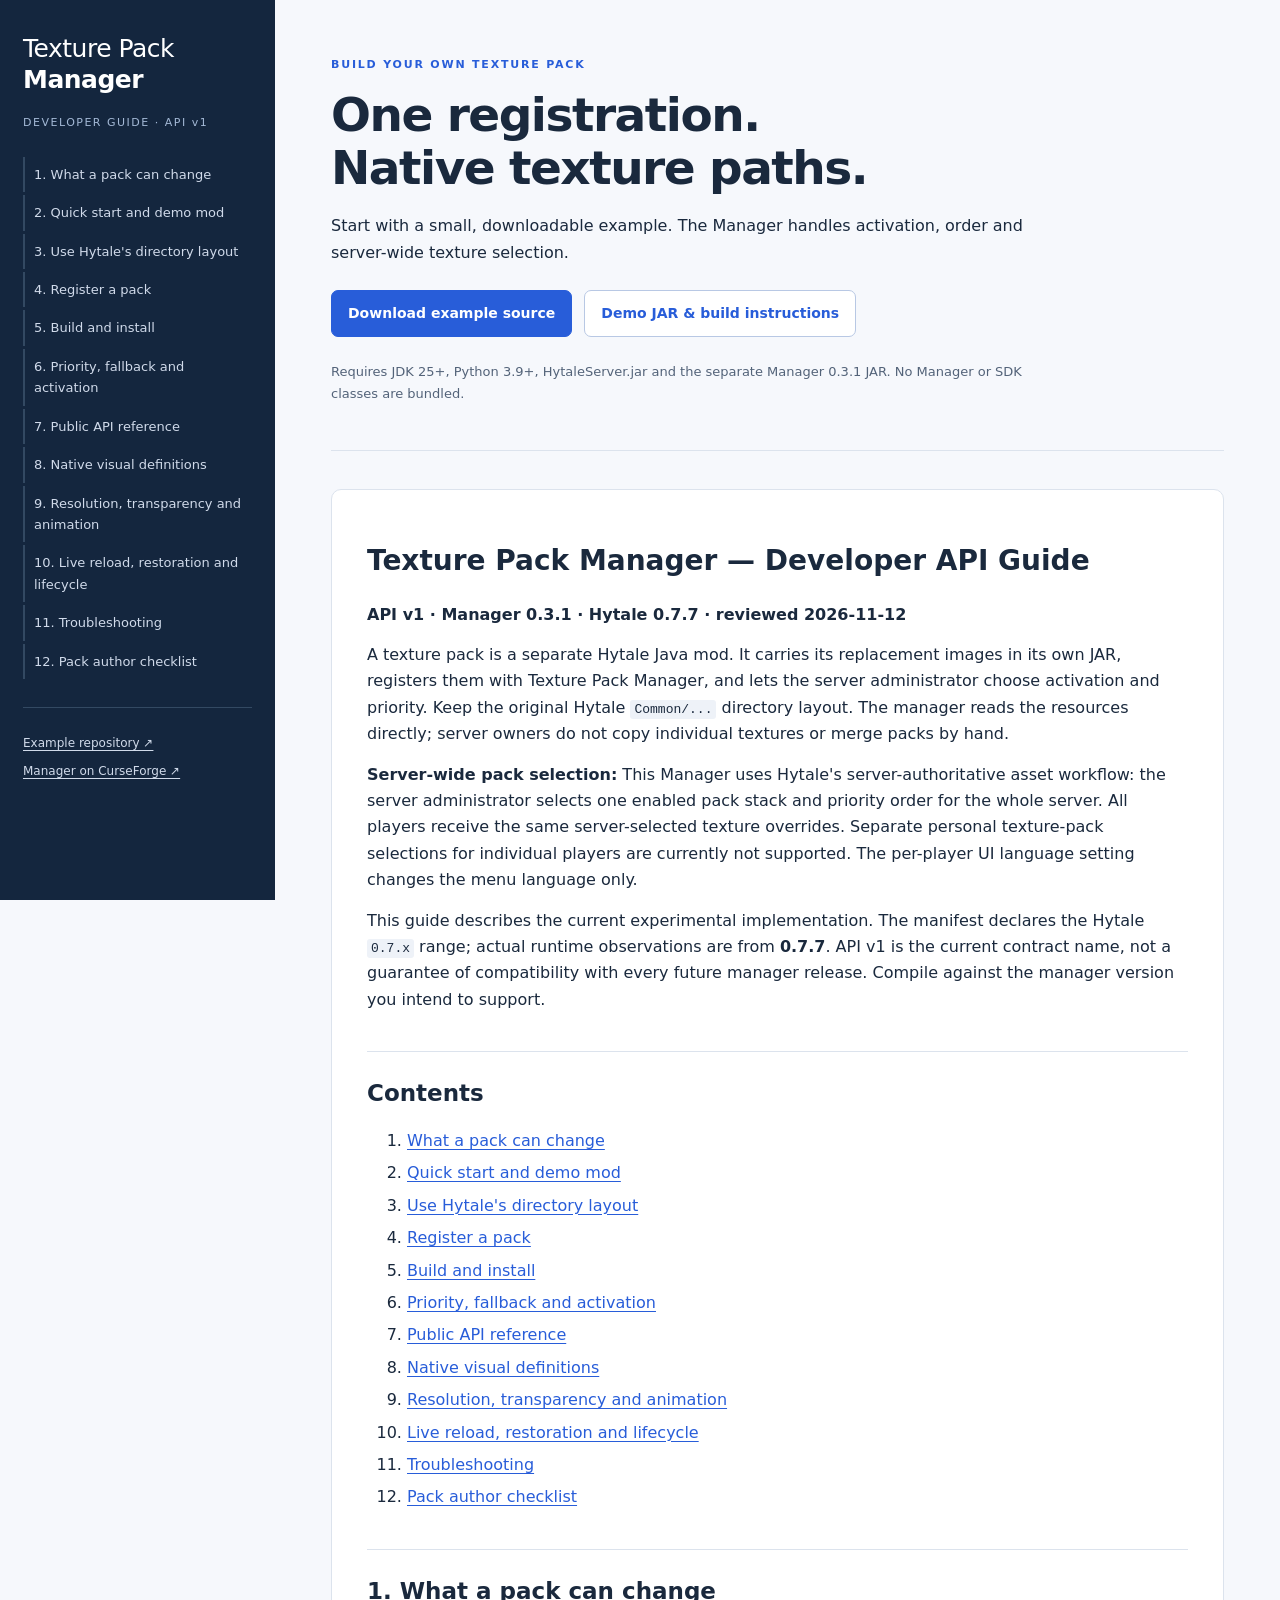
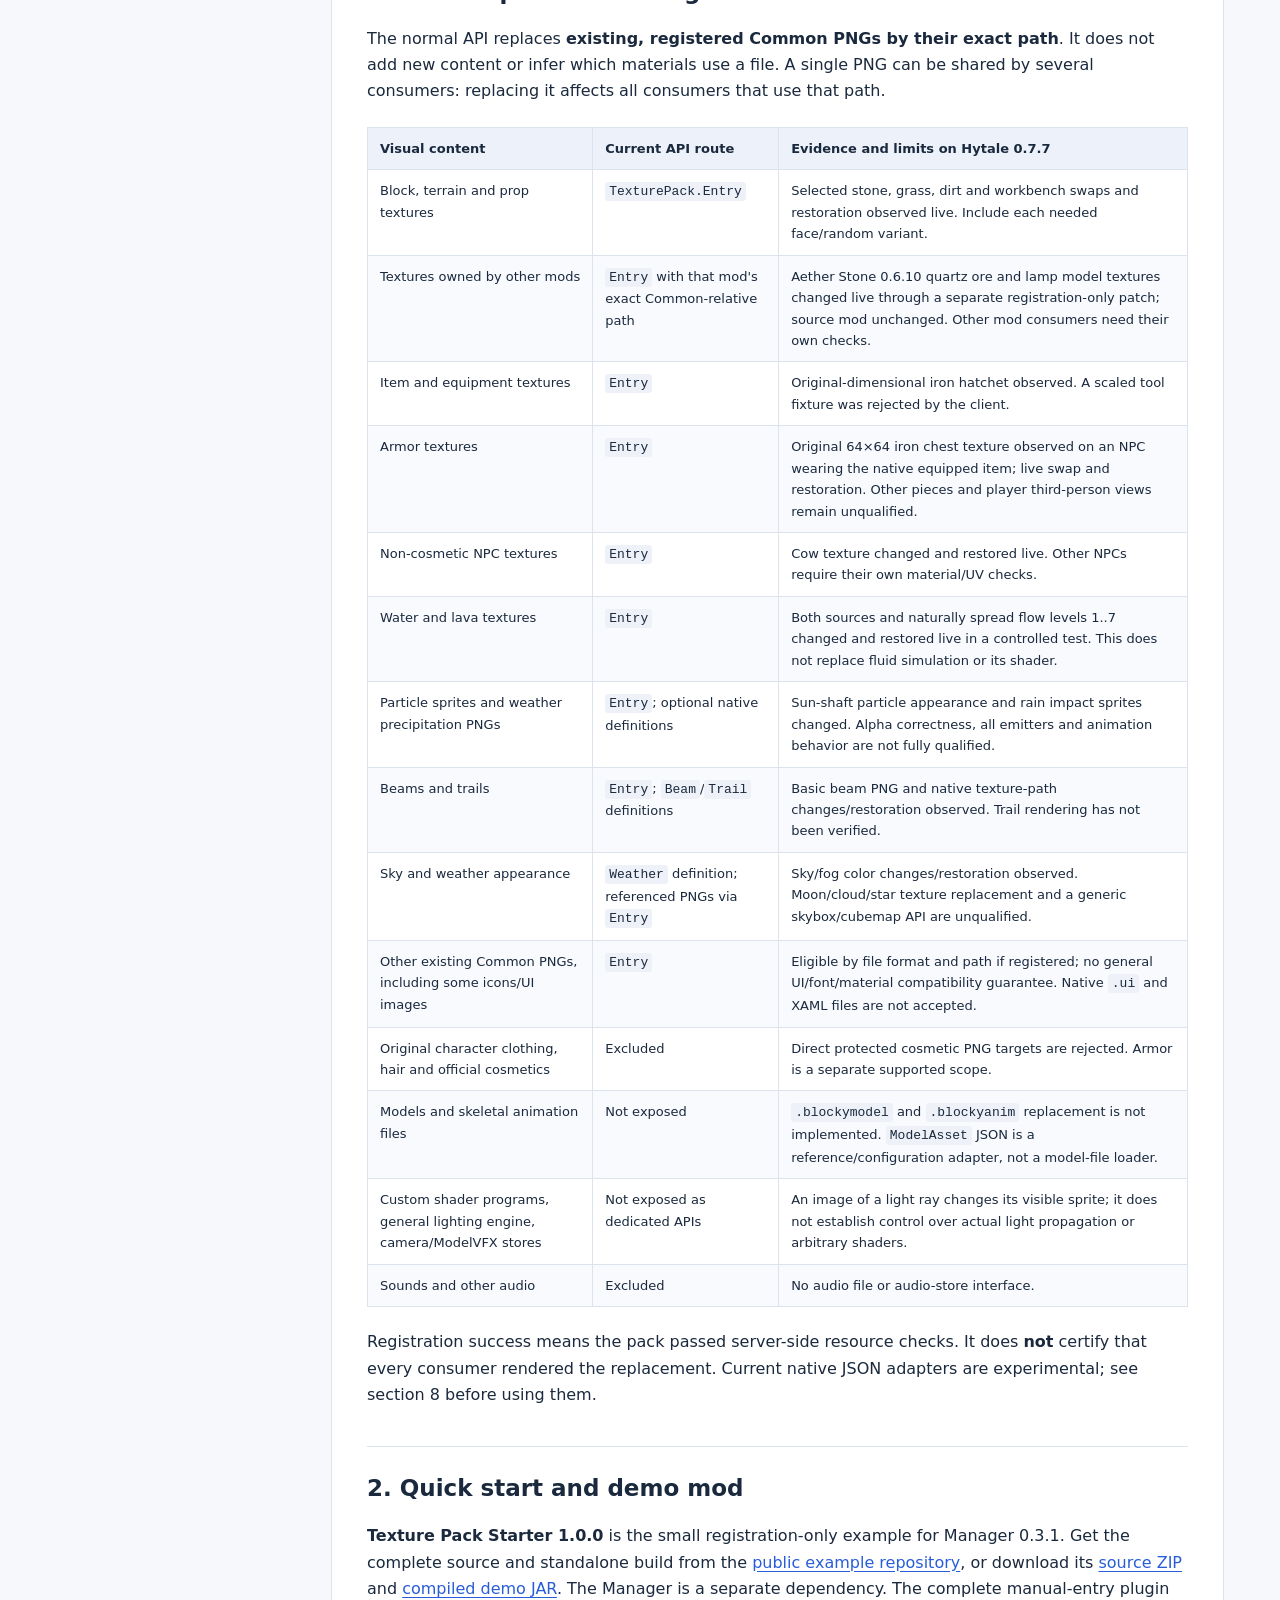
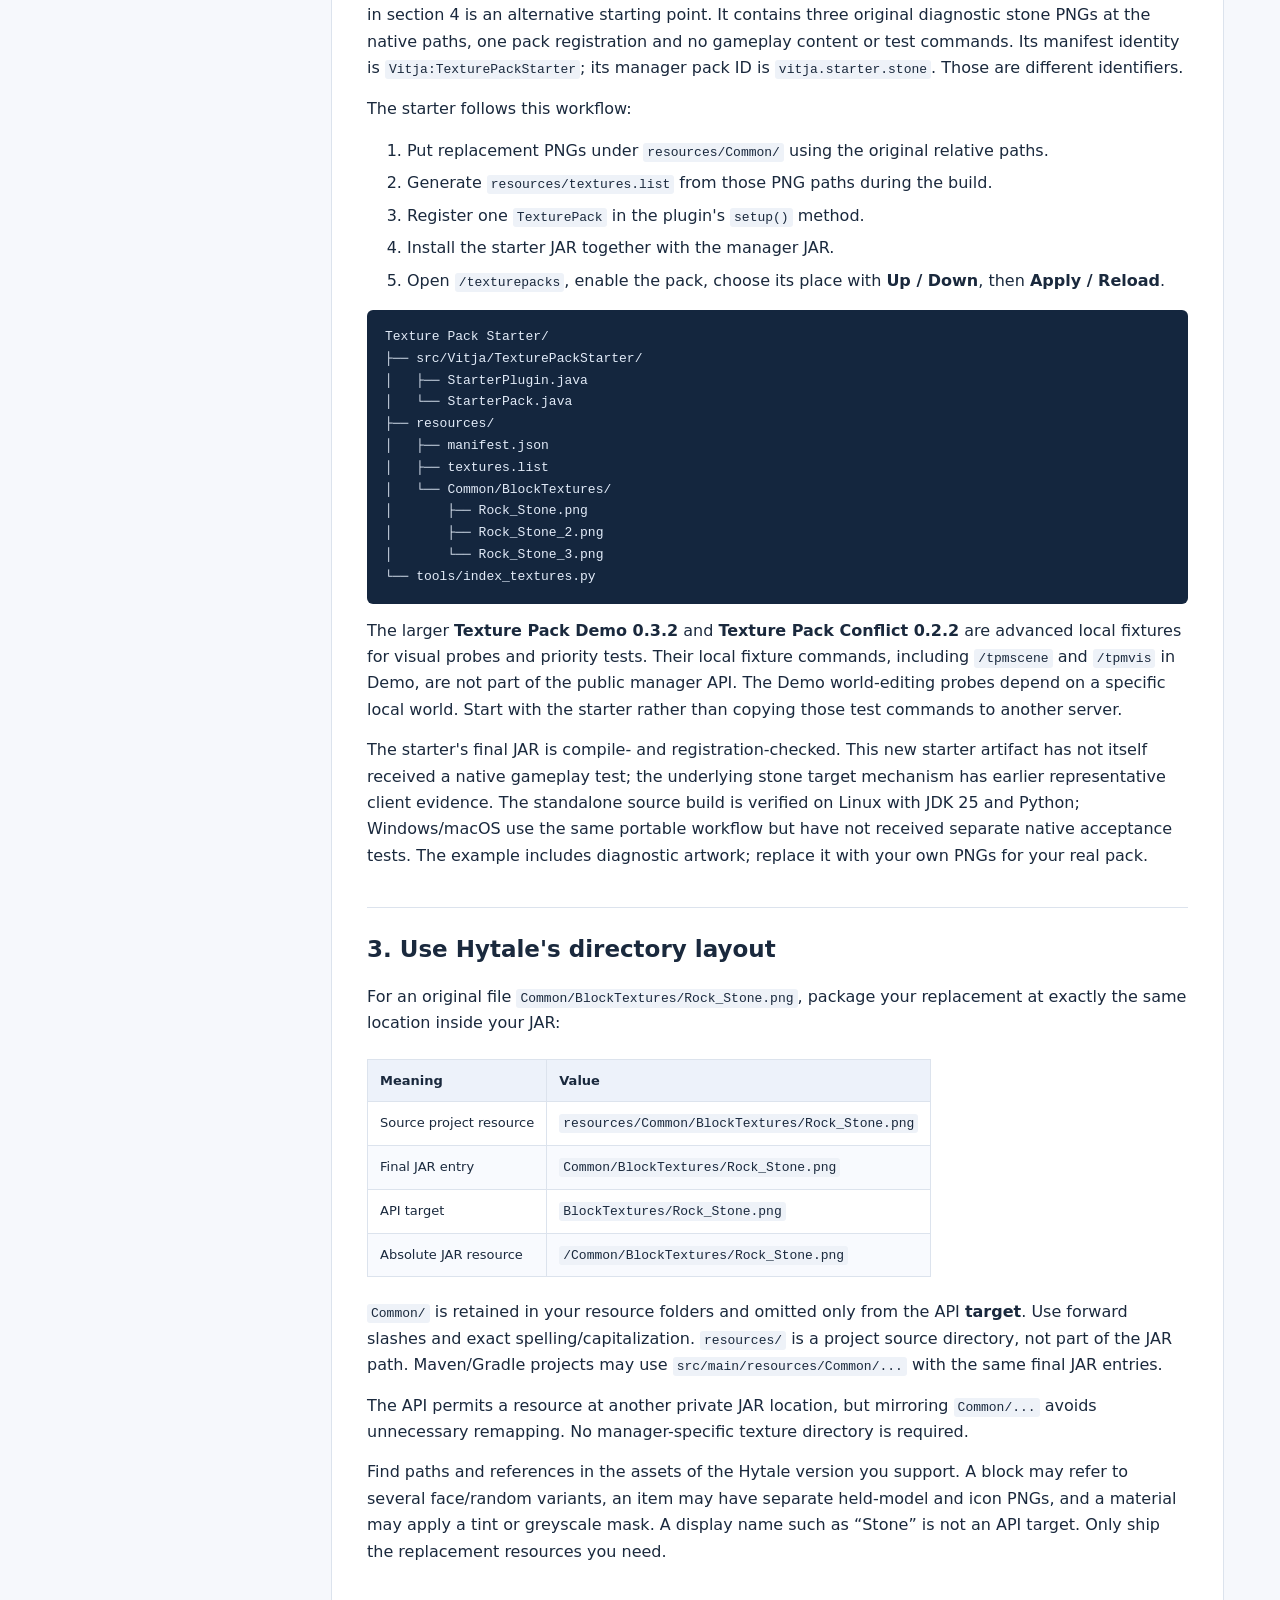
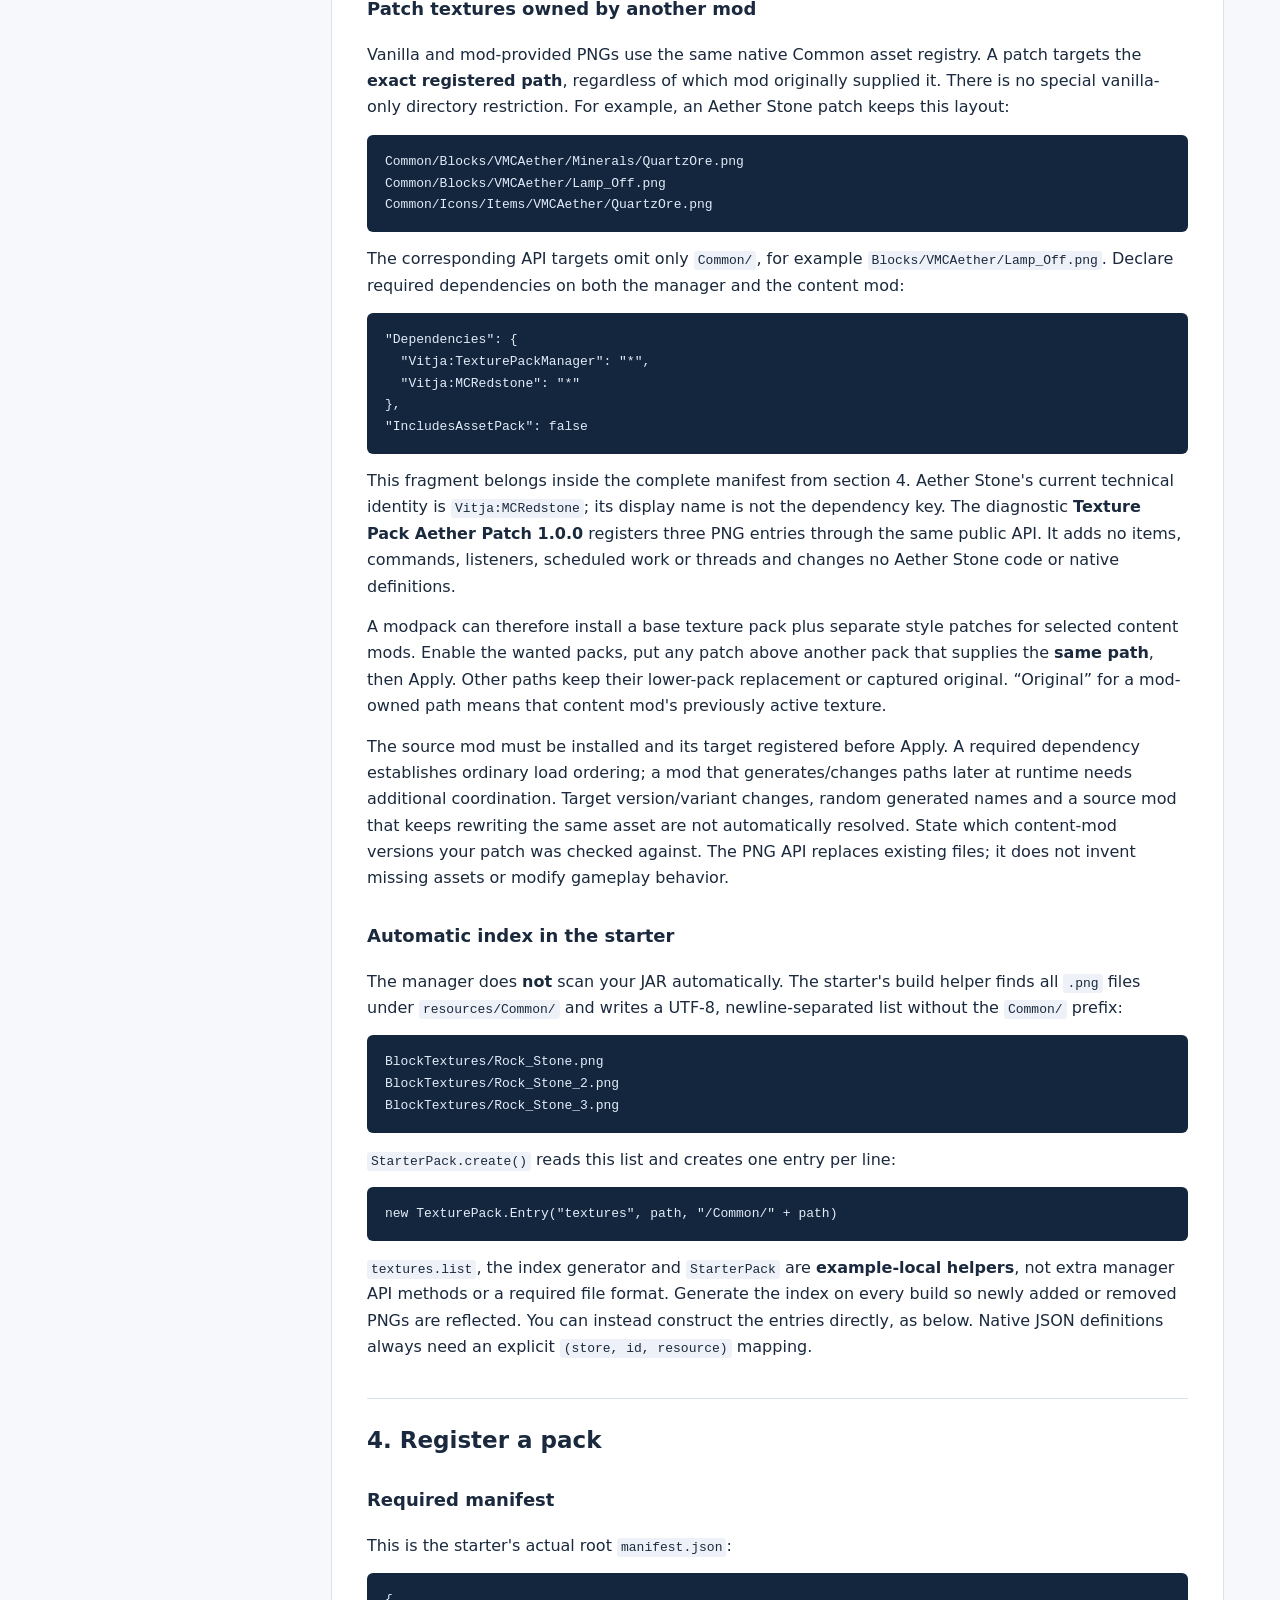
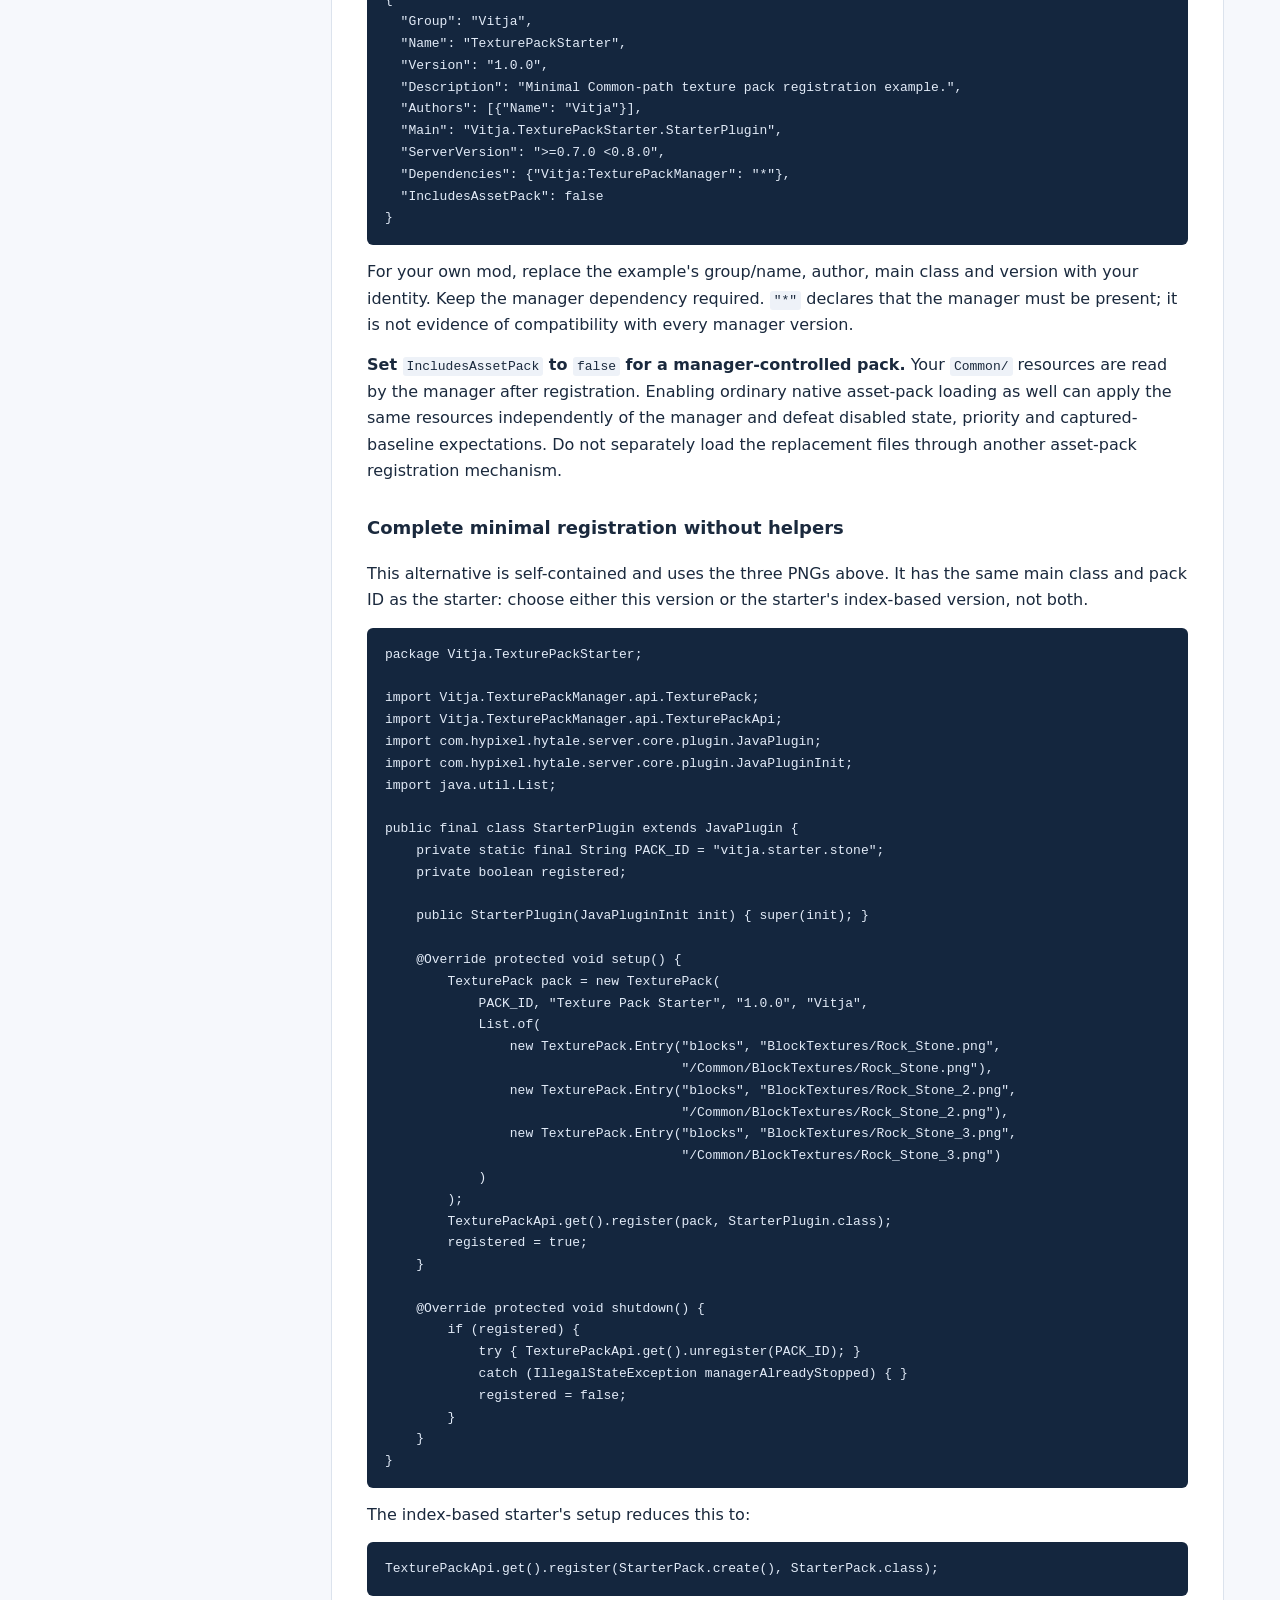
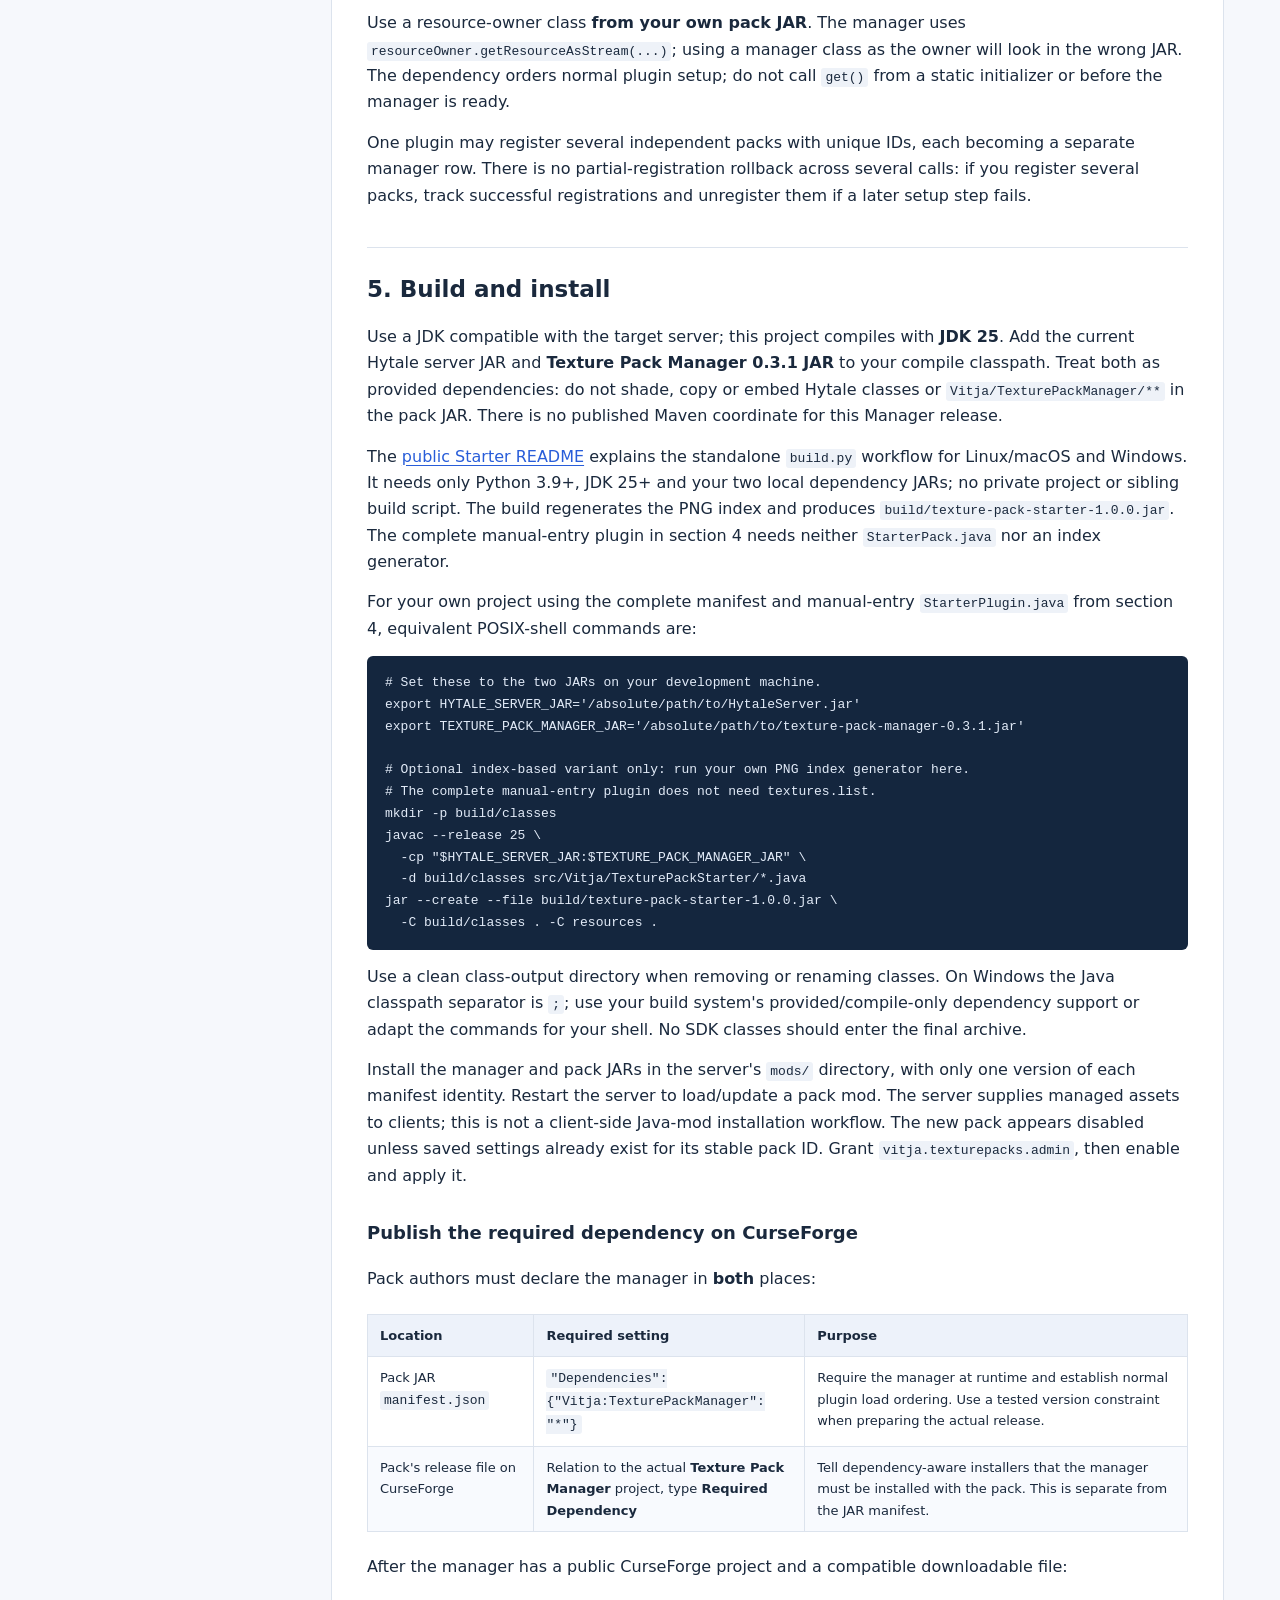
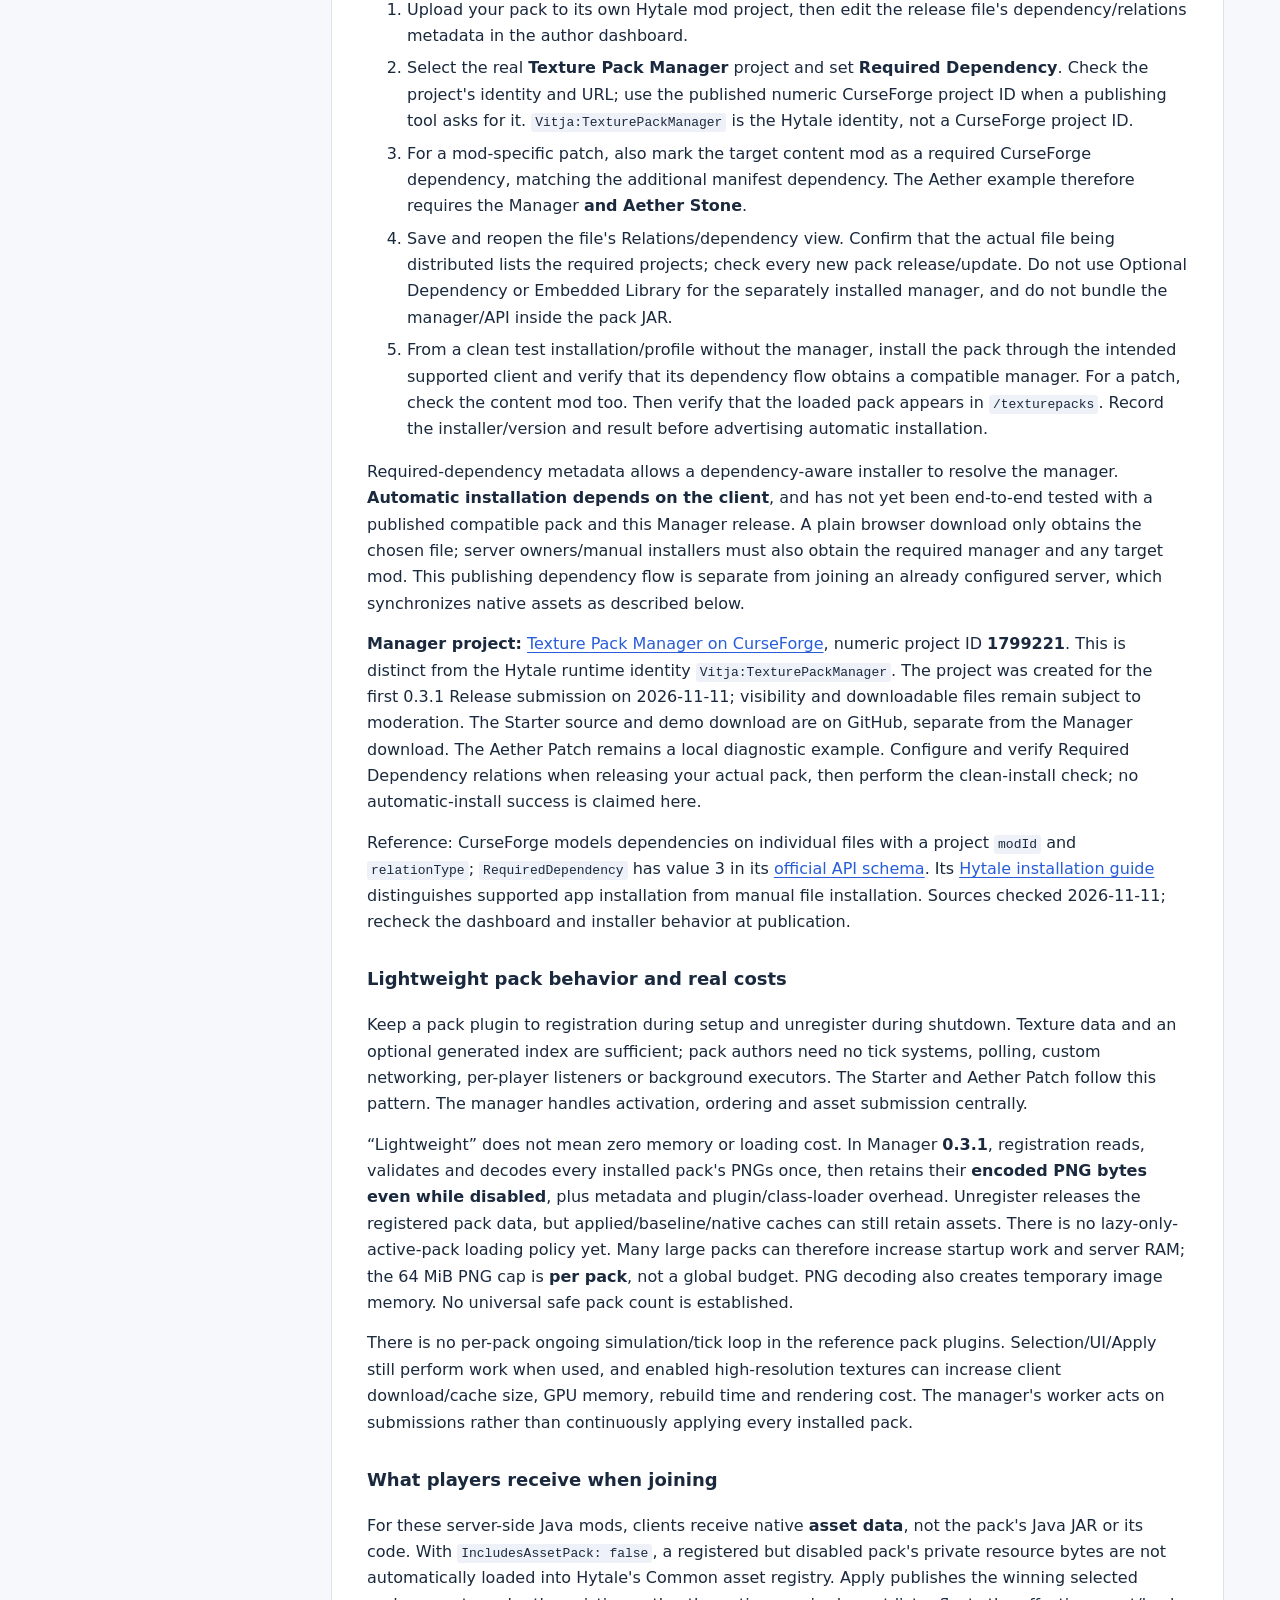
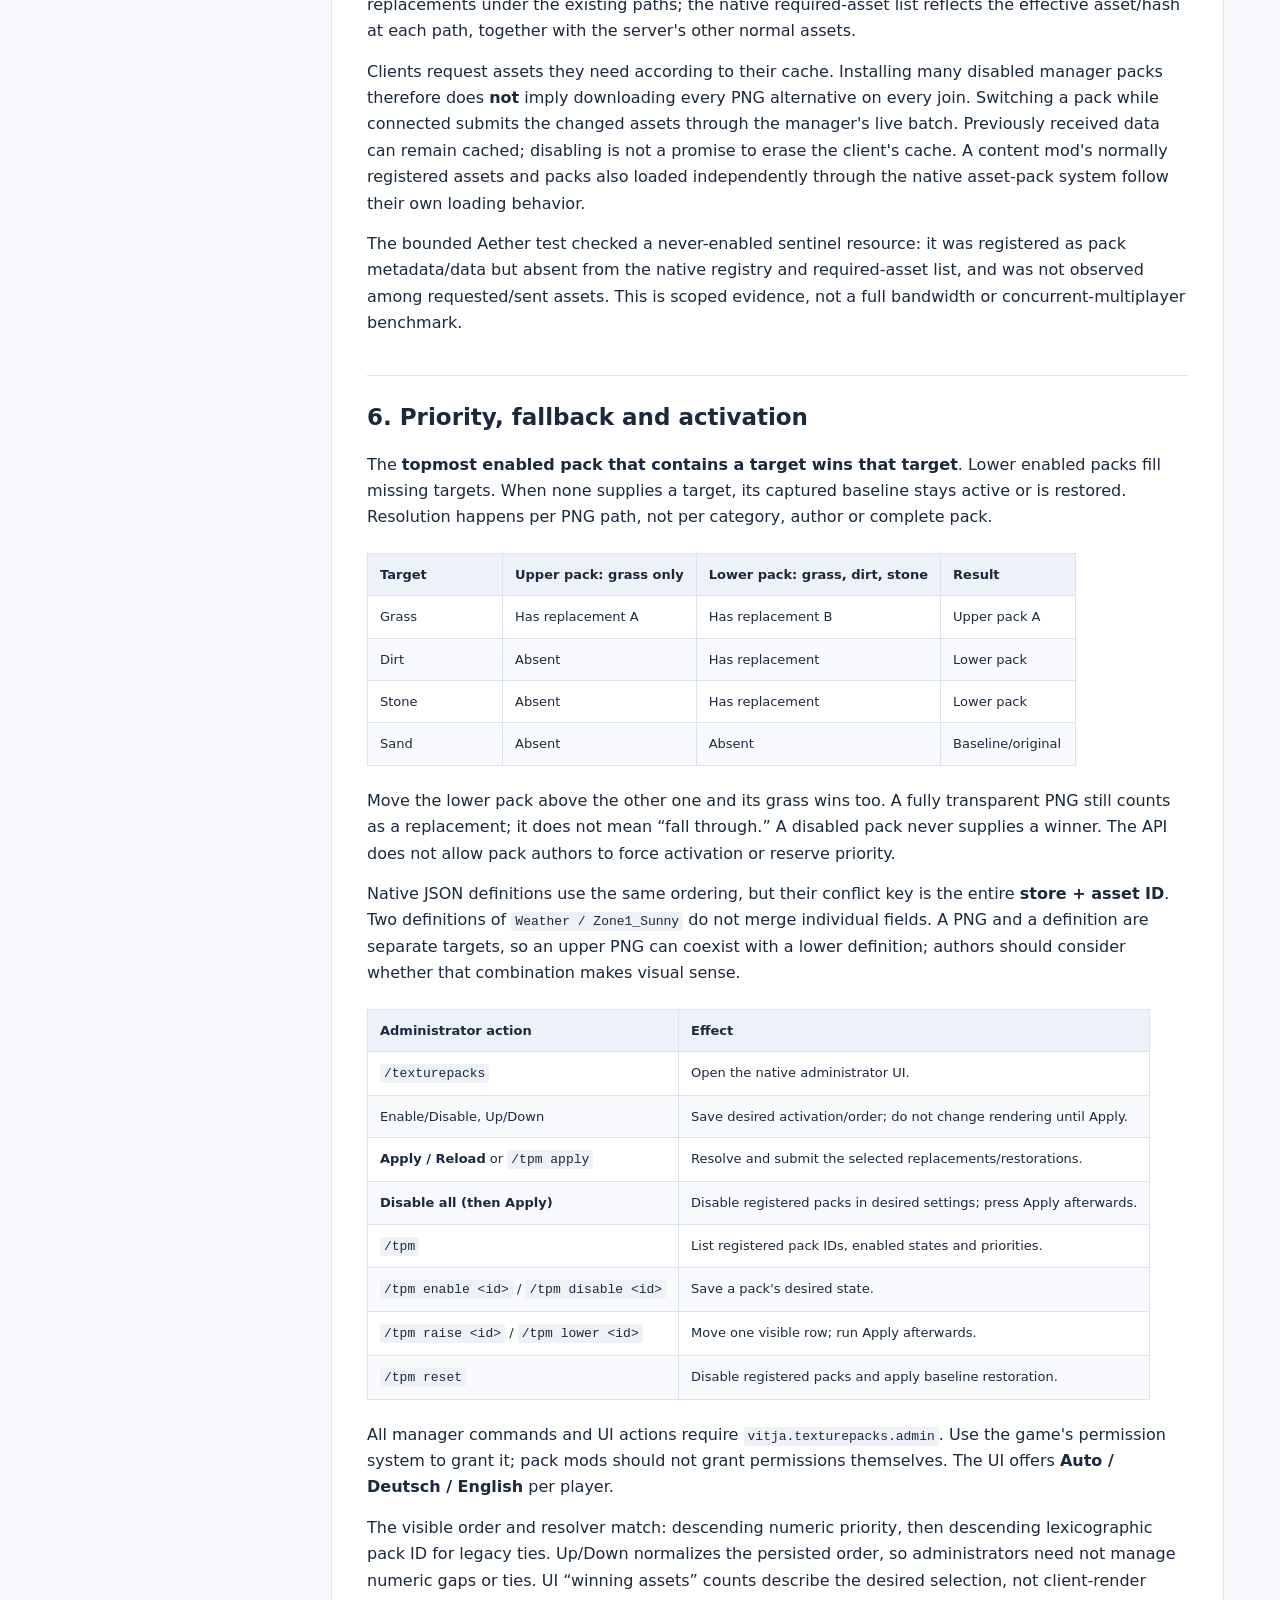
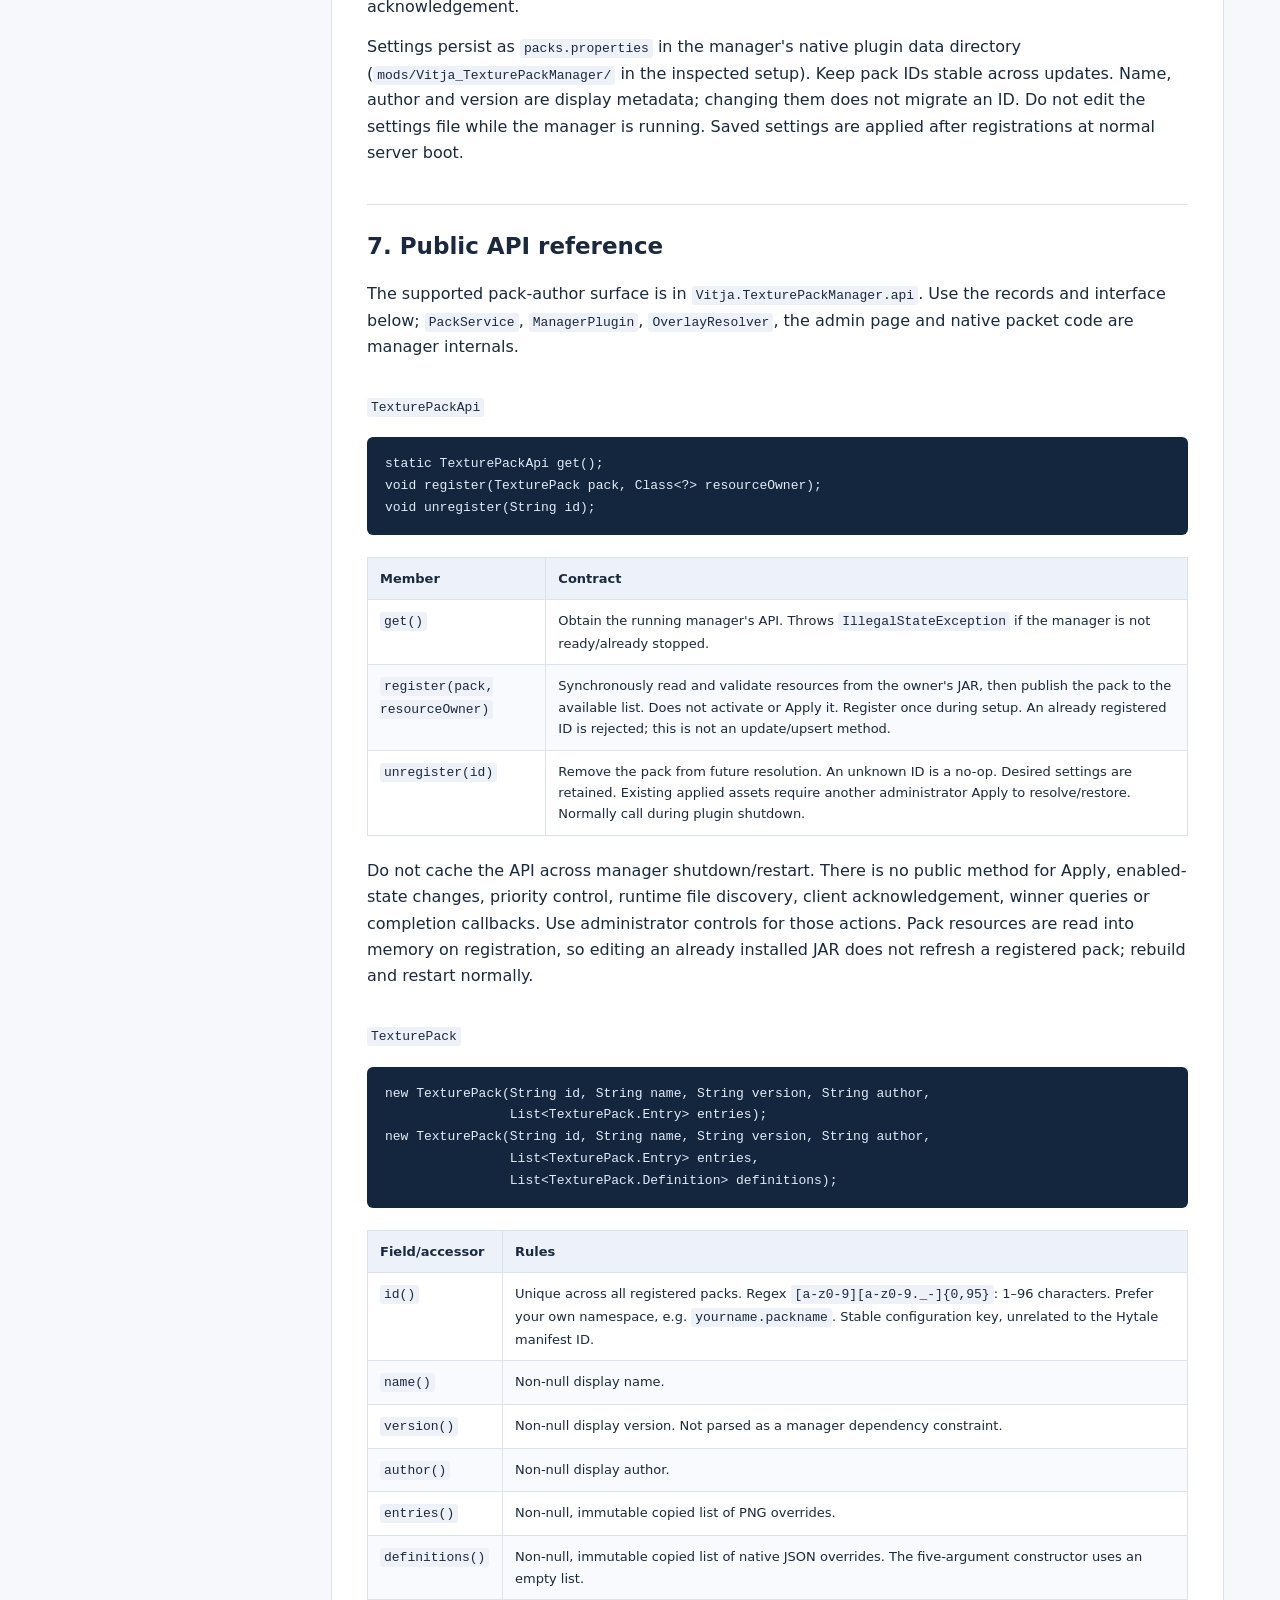
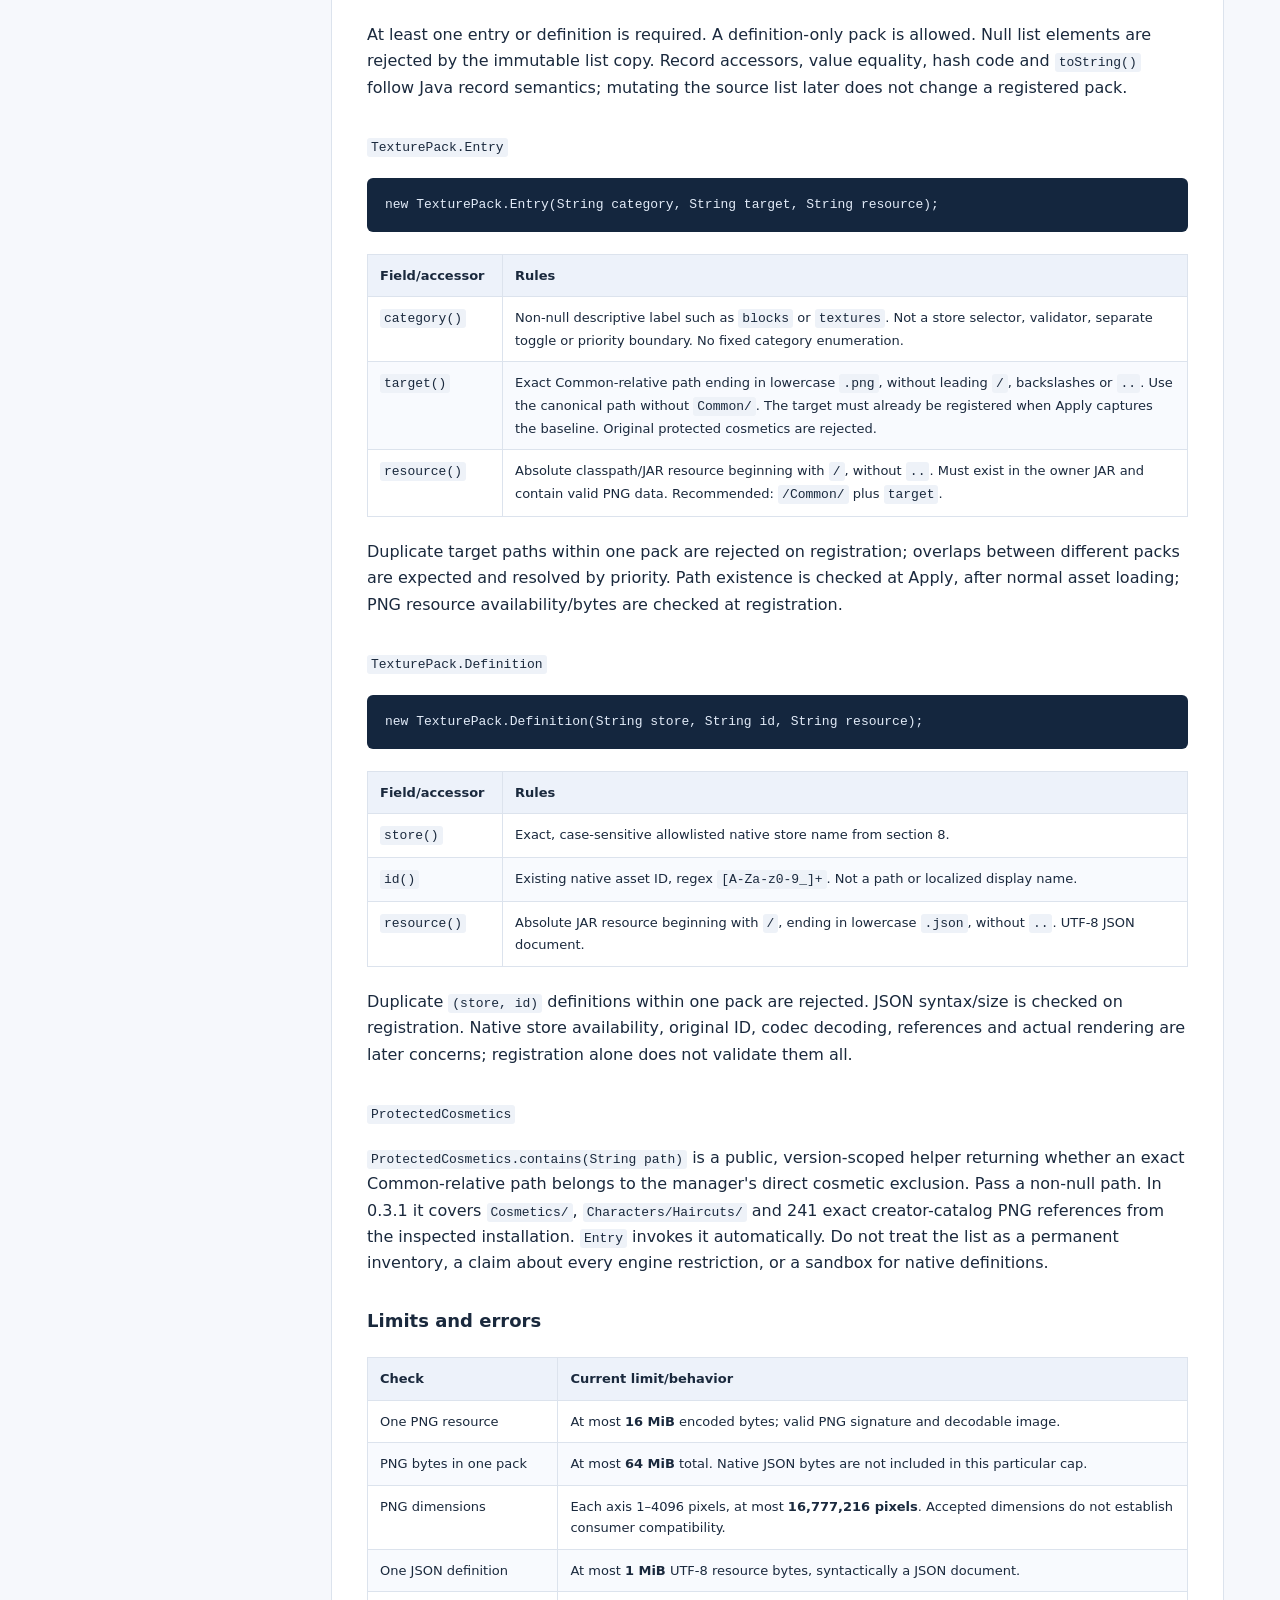
==== docs/index.html @ 35fbc850 "Publish standalone texture pack starter and API documentation" ====
<!doctype html>
<html lang="en"><head><meta charset="utf-8"><meta name="viewport" content="width=device-width, initial-scale=1">
<meta name="description" content="Texture Pack Manager API v1: build a lightweight Hytale texture-pack mod, use native paths and manage server-wide priority.">
<title>Texture Pack Manager — Developer Guide</title><link rel="stylesheet" href="style.css"></head>
<body><a class="skip" href="#guide">Skip to API guide</a>
<aside><a class="brand" href="#">Texture Pack<br><strong>Manager</strong></a><p class="version">DEVELOPER GUIDE · API v1</p>
<nav aria-label="API sections"><a href="#1-what-a-pack-can-change">1. What a pack can change</a><a href="#2-quick-start-and-demo-mod">2. Quick start and demo mod</a><a href="#3-use-hytales-directory-layout">3. Use Hytale&#x27;s directory layout</a><a href="#4-register-a-pack">4. Register a pack</a><a href="#5-build-and-install">5. Build and install</a><a href="#6-priority-fallback-and-activation">6. Priority, fallback and activation</a><a href="#7-public-api-reference">7. Public API reference</a><a href="#8-native-visual-definitions">8. Native visual definitions</a><a href="#9-resolution-transparency-and-animation">9. Resolution, transparency and animation</a><a href="#10-live-reload-restoration-and-lifecycle">10. Live reload, restoration and lifecycle</a><a href="#11-troubleshooting">11. Troubleshooting</a><a href="#12-pack-author-checklist">12. Pack author checklist</a></nav>
<div class="side-links"><a href="https://github.com/Vltja/texture-pack-manager-examples">Example repository ↗</a><a href="https://www.curseforge.com/hytale/mods/texture-pack-manager">Manager on CurseForge ↗</a></div></aside>
<main><header class="intro"><p class="eyebrow">BUILD YOUR OWN TEXTURE PACK</p><h1>One registration.<br>Native texture paths.</h1>
<p>Start with a small, downloadable example. The Manager handles activation, order and server-wide texture selection.</p>
<div class="actions"><a class="primary" href="https://github.com/Vltja/texture-pack-manager-examples/archive/refs/tags/v1.0.0.zip">Download example source</a><a href="https://github.com/Vltja/texture-pack-manager-examples/releases/tag/v1.0.0">Demo JAR &amp; build instructions</a></div>
<p class="notice">Requires JDK 25+, Python 3.9+, HytaleServer.jar and the separate Manager 0.3.1 JAR. No Manager or SDK classes are bundled.</p></header>
<article id="guide"><h1 id="texture-pack-manager--developer-api-guide">Texture Pack Manager — Developer API Guide</h1>
<p><strong>API v1 · Manager 0.3.1 · Hytale 0.7.7 · reviewed 2026-11-12</strong></p>
<p>A texture pack is a separate Hytale Java mod. It carries its replacement images in its own JAR, registers them with Texture Pack Manager, and lets the server administrator choose activation and priority. Keep the original Hytale <code>Common/...</code> directory layout. The manager reads the resources directly; server owners do not copy individual textures or merge packs by hand.</p>
<p><strong>Server-wide pack selection:</strong> This Manager uses Hytale's server-authoritative asset workflow: the server administrator selects one enabled pack stack and priority order for the whole server. All players receive the same server-selected texture overrides. Separate personal texture-pack selections for individual players are currently not supported. The per-player UI language setting changes the menu language only.</p>
<p>This guide describes the current experimental implementation. The manifest declares the Hytale <code>0.7.x</code> range; actual runtime observations are from <strong>0.7.7</strong>. API v1 is the current contract name, not a guarantee of compatibility with every future manager release. Compile against the manager version you intend to support.</p>
<h2 id="contents">Contents</h2>
<ol>
<li><a href="#1-what-a-pack-can-change">What a pack can change</a></li>
<li><a href="#2-quick-start-and-demo-mod">Quick start and demo mod</a></li>
<li><a href="#3-use-hytales-directory-layout">Use Hytale's directory layout</a></li>
<li><a href="#4-register-a-pack">Register a pack</a></li>
<li><a href="#5-build-and-install">Build and install</a></li>
<li><a href="#6-priority-fallback-and-activation">Priority, fallback and activation</a></li>
<li><a href="#7-public-api-reference">Public API reference</a></li>
<li><a href="#8-native-visual-definitions">Native visual definitions</a></li>
<li><a href="#9-resolution-transparency-and-animation">Resolution, transparency and animation</a></li>
<li><a href="#10-live-reload-restoration-and-lifecycle">Live reload, restoration and lifecycle</a></li>
<li><a href="#11-troubleshooting">Troubleshooting</a></li>
<li><a href="#12-pack-author-checklist">Pack author checklist</a></li>
</ol>
<h2 id="1-what-a-pack-can-change">1. What a pack can change</h2>
<p>The normal API replaces <strong>existing, registered Common PNGs by their exact path</strong>. It does not add new content or infer which materials use a file. A single PNG can be shared by several consumers: replacing it affects all consumers that use that path.</p>
<table>
<thead>
<tr>
<th>Visual content</th>
<th>Current API route</th>
<th>Evidence and limits on Hytale 0.7.7</th>
</tr>
</thead>
<tbody>
<tr>
<td>Block, terrain and prop textures</td>
<td><code>TexturePack.Entry</code></td>
<td>Selected stone, grass, dirt and workbench swaps and restoration observed live. Include each needed face/random variant.</td>
</tr>
<tr>
<td>Textures owned by other mods</td>
<td><code>Entry</code> with that mod's exact Common-relative path</td>
<td>Aether Stone 0.6.10 quartz ore and lamp model textures changed live through a separate registration-only patch; source mod unchanged. Other mod consumers need their own checks.</td>
</tr>
<tr>
<td>Item and equipment textures</td>
<td><code>Entry</code></td>
<td>Original-dimensional iron hatchet observed. A scaled tool fixture was rejected by the client.</td>
</tr>
<tr>
<td>Armor textures</td>
<td><code>Entry</code></td>
<td>Original 64×64 iron chest texture observed on an NPC wearing the native equipped item; live swap and restoration. Other pieces and player third-person views remain unqualified.</td>
</tr>
<tr>
<td>Non-cosmetic NPC textures</td>
<td><code>Entry</code></td>
<td>Cow texture changed and restored live. Other NPCs require their own material/UV checks.</td>
</tr>
<tr>
<td>Water and lava textures</td>
<td><code>Entry</code></td>
<td>Both sources and naturally spread flow levels 1..7 changed and restored live in a controlled test. This does not replace fluid simulation or its shader.</td>
</tr>
<tr>
<td>Particle sprites and weather precipitation PNGs</td>
<td><code>Entry</code>; optional native definitions</td>
<td>Sun-shaft particle appearance and rain impact sprites changed. Alpha correctness, all emitters and animation behavior are not fully qualified.</td>
</tr>
<tr>
<td>Beams and trails</td>
<td><code>Entry</code>; <code>Beam</code>/<code>Trail</code> definitions</td>
<td>Basic beam PNG and native texture-path changes/restoration observed. Trail rendering has not been verified.</td>
</tr>
<tr>
<td>Sky and weather appearance</td>
<td><code>Weather</code> definition; referenced PNGs via <code>Entry</code></td>
<td>Sky/fog color changes/restoration observed. Moon/cloud/star texture replacement and a generic skybox/cubemap API are unqualified.</td>
</tr>
<tr>
<td>Other existing Common PNGs, including some icons/UI images</td>
<td><code>Entry</code></td>
<td>Eligible by file format and path if registered; no general UI/font/material compatibility guarantee. Native <code>.ui</code> and XAML files are not accepted.</td>
</tr>
<tr>
<td>Original character clothing, hair and official cosmetics</td>
<td>Excluded</td>
<td>Direct protected cosmetic PNG targets are rejected. Armor is a separate supported scope.</td>
</tr>
<tr>
<td>Models and skeletal animation files</td>
<td>Not exposed</td>
<td><code>.blockymodel</code> and <code>.blockyanim</code> replacement is not implemented. <code>ModelAsset</code> JSON is a reference/configuration adapter, not a model-file loader.</td>
</tr>
<tr>
<td>Custom shader programs, general lighting engine, camera/ModelVFX stores</td>
<td>Not exposed as dedicated APIs</td>
<td>An image of a light ray changes its visible sprite; it does not establish control over actual light propagation or arbitrary shaders.</td>
</tr>
<tr>
<td>Sounds and other audio</td>
<td>Excluded</td>
<td>No audio file or audio-store interface.</td>
</tr>
</tbody>
</table>
<p>Registration success means the pack passed server-side resource checks. It does <strong>not</strong> certify that every consumer rendered the replacement. Current native JSON adapters are experimental; see section 8 before using them.</p>
<h2 id="2-quick-start-and-demo-mod">2. Quick start and demo mod</h2>
<p><strong>Texture Pack Starter 1.0.0</strong> is the small registration-only example for Manager 0.3.1. Get the complete source and standalone build from the <a href="https://github.com/Vltja/texture-pack-manager-examples">public example repository</a>, or download its <a href="https://github.com/Vltja/texture-pack-manager-examples/archive/refs/tags/v1.0.0.zip">source ZIP</a> and <a href="https://github.com/Vltja/texture-pack-manager-examples/releases/download/v1.0.0/texture-pack-starter-1.0.0.jar">compiled demo JAR</a>. The Manager is a separate dependency. The complete manual-entry plugin in section 4 is an alternative starting point. It contains three original diagnostic stone PNGs at the native paths, one pack registration and no gameplay content or test commands. Its manifest identity is <code>Vitja:TexturePackStarter</code>; its manager pack ID is <code>vitja.starter.stone</code>. Those are different identifiers.</p>
<p>The starter follows this workflow:</p>
<ol>
<li>Put replacement PNGs under <code>resources/Common/</code> using the original relative paths.</li>
<li>Generate <code>resources/textures.list</code> from those PNG paths during the build.</li>
<li>Register one <code>TexturePack</code> in the plugin's <code>setup()</code> method.</li>
<li>Install the starter JAR together with the manager JAR.</li>
<li>Open <code>/texturepacks</code>, enable the pack, choose its place with <strong>Up / Down</strong>, then <strong>Apply / Reload</strong>.</li>
</ol>
<pre><code class="language-text">Texture Pack Starter/
├── src/Vitja/TexturePackStarter/
│   ├── StarterPlugin.java
│   └── StarterPack.java
├── resources/
│   ├── manifest.json
│   ├── textures.list
│   └── Common/BlockTextures/
│       ├── Rock_Stone.png
│       ├── Rock_Stone_2.png
│       └── Rock_Stone_3.png
└── tools/index_textures.py
</code></pre>
<p>The larger <strong>Texture Pack Demo 0.3.2</strong> and <strong>Texture Pack Conflict 0.2.2</strong> are advanced local fixtures for visual probes and priority tests. Their local fixture commands, including <code>/tpmscene</code> and <code>/tpmvis</code> in Demo, are not part of the public manager API. The Demo world-editing probes depend on a specific local world. Start with the starter rather than copying those test commands to another server.</p>
<p>The starter's final JAR is compile- and registration-checked. This new starter artifact has not itself received a native gameplay test; the underlying stone target mechanism has earlier representative client evidence. The standalone source build is verified on Linux with JDK 25 and Python; Windows/macOS use the same portable workflow but have not received separate native acceptance tests. The example includes diagnostic artwork; replace it with your own PNGs for your real pack.</p>
<h2 id="3-use-hytales-directory-layout">3. Use Hytale's directory layout</h2>
<p>For an original file <code>Common/BlockTextures/Rock_Stone.png</code>, package your replacement at exactly the same location inside your JAR:</p>
<table>
<thead>
<tr>
<th>Meaning</th>
<th>Value</th>
</tr>
</thead>
<tbody>
<tr>
<td>Source project resource</td>
<td><code>resources/Common/BlockTextures/Rock_Stone.png</code></td>
</tr>
<tr>
<td>Final JAR entry</td>
<td><code>Common/BlockTextures/Rock_Stone.png</code></td>
</tr>
<tr>
<td>API target</td>
<td><code>BlockTextures/Rock_Stone.png</code></td>
</tr>
<tr>
<td>Absolute JAR resource</td>
<td><code>/Common/BlockTextures/Rock_Stone.png</code></td>
</tr>
</tbody>
</table>
<p><code>Common/</code> is retained in your resource folders and omitted only from the API <strong>target</strong>. Use forward slashes and exact spelling/capitalization. <code>resources/</code> is a project source directory, not part of the JAR path. Maven/Gradle projects may use <code>src/main/resources/Common/...</code> with the same final JAR entries.</p>
<p>The API permits a resource at another private JAR location, but mirroring <code>Common/...</code> avoids unnecessary remapping. No manager-specific texture directory is required.</p>
<p>Find paths and references in the assets of the Hytale version you support. A block may refer to several face/random variants, an item may have separate held-model and icon PNGs, and a material may apply a tint or greyscale mask. A display name such as “Stone” is not an API target. Only ship the replacement resources you need.</p>
<h3 id="patch-textures-owned-by-another-mod">Patch textures owned by another mod</h3>
<p>Vanilla and mod-provided PNGs use the same native Common asset registry. A patch targets the <strong>exact registered path</strong>, regardless of which mod originally supplied it. There is no special vanilla-only directory restriction. For example, an Aether Stone patch keeps this layout:</p>
<pre><code class="language-text">Common/Blocks/VMCAether/Minerals/QuartzOre.png
Common/Blocks/VMCAether/Lamp_Off.png
Common/Icons/Items/VMCAether/QuartzOre.png
</code></pre>
<p>The corresponding API targets omit only <code>Common/</code>, for example <code>Blocks/VMCAether/Lamp_Off.png</code>. Declare required dependencies on both the manager and the content mod:</p>
<pre><code class="language-json">&quot;Dependencies&quot;: {
  &quot;Vitja:TexturePackManager&quot;: &quot;*&quot;,
  &quot;Vitja:MCRedstone&quot;: &quot;*&quot;
},
&quot;IncludesAssetPack&quot;: false
</code></pre>
<p>This fragment belongs inside the complete manifest from section 4. Aether Stone's current technical identity is <code>Vitja:MCRedstone</code>; its display name is not the dependency key. The diagnostic <strong>Texture Pack Aether Patch 1.0.0</strong> registers three PNG entries through the same public API. It adds no items, commands, listeners, scheduled work or threads and changes no Aether Stone code or native definitions.</p>
<p>A modpack can therefore install a base texture pack plus separate style patches for selected content mods. Enable the wanted packs, put any patch above another pack that supplies the <strong>same path</strong>, then Apply. Other paths keep their lower-pack replacement or captured original. “Original” for a mod-owned path means that content mod's previously active texture.</p>
<p>The source mod must be installed and its target registered before Apply. A required dependency establishes ordinary load ordering; a mod that generates/changes paths later at runtime needs additional coordination. Target version/variant changes, random generated names and a source mod that keeps rewriting the same asset are not automatically resolved. State which content-mod versions your patch was checked against. The PNG API replaces existing files; it does not invent missing assets or modify gameplay behavior.</p>
<h3 id="automatic-index-in-the-starter">Automatic index in the starter</h3>
<p>The manager does <strong>not</strong> scan your JAR automatically. The starter's build helper finds all <code>.png</code> files under <code>resources/Common/</code> and writes a UTF-8, newline-separated list without the <code>Common/</code> prefix:</p>
<pre><code class="language-text">BlockTextures/Rock_Stone.png
BlockTextures/Rock_Stone_2.png
BlockTextures/Rock_Stone_3.png
</code></pre>
<p><code>StarterPack.create()</code> reads this list and creates one entry per line:</p>
<pre><code class="language-java">new TexturePack.Entry(&quot;textures&quot;, path, &quot;/Common/&quot; + path)
</code></pre>
<p><code>textures.list</code>, the index generator and <code>StarterPack</code> are <strong>example-local helpers</strong>, not extra manager API methods or a required file format. Generate the index on every build so newly added or removed PNGs are reflected. You can instead construct the entries directly, as below. Native JSON definitions always need an explicit <code>(store, id, resource)</code> mapping.</p>
<h2 id="4-register-a-pack">4. Register a pack</h2>
<h3 id="required-manifest">Required manifest</h3>
<p>This is the starter's actual root <code>manifest.json</code>:</p>
<pre><code class="language-json">{
  &quot;Group&quot;: &quot;Vitja&quot;,
  &quot;Name&quot;: &quot;TexturePackStarter&quot;,
  &quot;Version&quot;: &quot;1.0.0&quot;,
  &quot;Description&quot;: &quot;Minimal Common-path texture pack registration example.&quot;,
  &quot;Authors&quot;: [{&quot;Name&quot;: &quot;Vitja&quot;}],
  &quot;Main&quot;: &quot;Vitja.TexturePackStarter.StarterPlugin&quot;,
  &quot;ServerVersion&quot;: &quot;&gt;=0.7.0 &lt;0.8.0&quot;,
  &quot;Dependencies&quot;: {&quot;Vitja:TexturePackManager&quot;: &quot;*&quot;},
  &quot;IncludesAssetPack&quot;: false
}
</code></pre>
<p>For your own mod, replace the example's group/name, author, main class and version with your identity. Keep the manager dependency required. <code>&quot;*&quot;</code> declares that the manager must be present; it is not evidence of compatibility with every manager version.</p>
<p><strong>Set <code>IncludesAssetPack</code> to <code>false</code> for a manager-controlled pack.</strong> Your <code>Common/</code> resources are read by the manager after registration. Enabling ordinary native asset-pack loading as well can apply the same resources independently of the manager and defeat disabled state, priority and captured-baseline expectations. Do not separately load the replacement files through another asset-pack registration mechanism.</p>
<h3 id="complete-minimal-registration-without-helpers">Complete minimal registration without helpers</h3>
<p>This alternative is self-contained and uses the three PNGs above. It has the same main class and pack ID as the starter: choose either this version or the starter's index-based version, not both.</p>
<pre><code class="language-java">package Vitja.TexturePackStarter;

import Vitja.TexturePackManager.api.TexturePack;
import Vitja.TexturePackManager.api.TexturePackApi;
import com.hypixel.hytale.server.core.plugin.JavaPlugin;
import com.hypixel.hytale.server.core.plugin.JavaPluginInit;
import java.util.List;

public final class StarterPlugin extends JavaPlugin {
    private static final String PACK_ID = &quot;vitja.starter.stone&quot;;
    private boolean registered;

    public StarterPlugin(JavaPluginInit init) { super(init); }

    @Override protected void setup() {
        TexturePack pack = new TexturePack(
            PACK_ID, &quot;Texture Pack Starter&quot;, &quot;1.0.0&quot;, &quot;Vitja&quot;,
            List.of(
                new TexturePack.Entry(&quot;blocks&quot;, &quot;BlockTextures/Rock_Stone.png&quot;,
                                      &quot;/Common/BlockTextures/Rock_Stone.png&quot;),
                new TexturePack.Entry(&quot;blocks&quot;, &quot;BlockTextures/Rock_Stone_2.png&quot;,
                                      &quot;/Common/BlockTextures/Rock_Stone_2.png&quot;),
                new TexturePack.Entry(&quot;blocks&quot;, &quot;BlockTextures/Rock_Stone_3.png&quot;,
                                      &quot;/Common/BlockTextures/Rock_Stone_3.png&quot;)
            )
        );
        TexturePackApi.get().register(pack, StarterPlugin.class);
        registered = true;
    }

    @Override protected void shutdown() {
        if (registered) {
            try { TexturePackApi.get().unregister(PACK_ID); }
            catch (IllegalStateException managerAlreadyStopped) { }
            registered = false;
        }
    }
}
</code></pre>
<p>The index-based starter's setup reduces this to:</p>
<pre><code class="language-java">TexturePackApi.get().register(StarterPack.create(), StarterPack.class);
</code></pre>
<p>Use a resource-owner class <strong>from your own pack JAR</strong>. The manager uses <code>resourceOwner.getResourceAsStream(...)</code>; using a manager class as the owner will look in the wrong JAR. The dependency orders normal plugin setup; do not call <code>get()</code> from a static initializer or before the manager is ready.</p>
<p>One plugin may register several independent packs with unique IDs, each becoming a separate manager row. There is no partial-registration rollback across several calls: if you register several packs, track successful registrations and unregister them if a later setup step fails.</p>
<h2 id="5-build-and-install">5. Build and install</h2>
<p>Use a JDK compatible with the target server; this project compiles with <strong>JDK 25</strong>. Add the current Hytale server JAR and <strong>Texture Pack Manager 0.3.1 JAR</strong> to your compile classpath. Treat both as provided dependencies: do not shade, copy or embed Hytale classes or <code>Vitja/TexturePackManager/**</code> in the pack JAR. There is no published Maven coordinate for this Manager release.</p>
<p>The <a href="https://github.com/Vltja/texture-pack-manager-examples#build-from-source">public Starter README</a> explains the standalone <code>build.py</code> workflow for Linux/macOS and Windows. It needs only Python 3.9+, JDK 25+ and your two local dependency JARs; no private project or sibling build script. The build regenerates the PNG index and produces <code>build/texture-pack-starter-1.0.0.jar</code>. The complete manual-entry plugin in section 4 needs neither <code>StarterPack.java</code> nor an index generator.</p>
<p>For your own project using the complete manifest and manual-entry <code>StarterPlugin.java</code> from section 4, equivalent POSIX-shell commands are:</p>
<pre><code class="language-sh"># Set these to the two JARs on your development machine.
export HYTALE_SERVER_JAR='/absolute/path/to/HytaleServer.jar'
export TEXTURE_PACK_MANAGER_JAR='/absolute/path/to/texture-pack-manager-0.3.1.jar'

# Optional index-based variant only: run your own PNG index generator here.
# The complete manual-entry plugin does not need textures.list.
mkdir -p build/classes
javac --release 25 \
  -cp &quot;$HYTALE_SERVER_JAR:$TEXTURE_PACK_MANAGER_JAR&quot; \
  -d build/classes src/Vitja/TexturePackStarter/*.java
jar --create --file build/texture-pack-starter-1.0.0.jar \
  -C build/classes . -C resources .
</code></pre>
<p>Use a clean class-output directory when removing or renaming classes. On Windows the Java classpath separator is <code>;</code>; use your build system's provided/compile-only dependency support or adapt the commands for your shell. No SDK classes should enter the final archive.</p>
<p>Install the manager and pack JARs in the server's <code>mods/</code> directory, with only one version of each manifest identity. Restart the server to load/update a pack mod. The server supplies managed assets to clients; this is not a client-side Java-mod installation workflow. The new pack appears disabled unless saved settings already exist for its stable pack ID. Grant <code>vitja.texturepacks.admin</code>, then enable and apply it.</p>
<h3 id="publish-the-required-dependency-on-curseforge">Publish the required dependency on CurseForge</h3>
<p>Pack authors must declare the manager in <strong>both</strong> places:</p>
<table>
<thead>
<tr>
<th>Location</th>
<th>Required setting</th>
<th>Purpose</th>
</tr>
</thead>
<tbody>
<tr>
<td>Pack JAR <code>manifest.json</code></td>
<td><code>&quot;Dependencies&quot;: {&quot;Vitja:TexturePackManager&quot;: &quot;*&quot;}</code></td>
<td>Require the manager at runtime and establish normal plugin load ordering. Use a tested version constraint when preparing the actual release.</td>
</tr>
<tr>
<td>Pack's release file on CurseForge</td>
<td>Relation to the actual <strong>Texture Pack Manager</strong> project, type <strong>Required Dependency</strong></td>
<td>Tell dependency-aware installers that the manager must be installed with the pack. This is separate from the JAR manifest.</td>
</tr>
</tbody>
</table>
<p>After the manager has a public CurseForge project and a compatible downloadable file:</p>
<ol>
<li>Upload your pack to its own Hytale mod project, then edit the release file's dependency/relations metadata in the author dashboard.</li>
<li>Select the real <strong>Texture Pack Manager</strong> project and set <strong>Required Dependency</strong>. Check the project's identity and URL; use the published numeric CurseForge project ID when a publishing tool asks for it. <code>Vitja:TexturePackManager</code> is the Hytale identity, not a CurseForge project ID.</li>
<li>For a mod-specific patch, also mark the target content mod as a required CurseForge dependency, matching the additional manifest dependency. The Aether example therefore requires the Manager <strong>and Aether Stone</strong>.</li>
<li>Save and reopen the file's Relations/dependency view. Confirm that the actual file being distributed lists the required projects; check every new pack release/update. Do not use Optional Dependency or Embedded Library for the separately installed manager, and do not bundle the manager/API inside the pack JAR.</li>
<li>From a clean test installation/profile without the manager, install the pack through the intended supported client and verify that its dependency flow obtains a compatible manager. For a patch, check the content mod too. Then verify that the loaded pack appears in <code>/texturepacks</code>. Record the installer/version and result before advertising automatic installation.</li>
</ol>
<p>Required-dependency metadata allows a dependency-aware installer to resolve the manager. <strong>Automatic installation depends on the client</strong>, and has not yet been end-to-end tested with a published compatible pack and this Manager release. A plain browser download only obtains the chosen file; server owners/manual installers must also obtain the required manager and any target mod. This publishing dependency flow is separate from joining an already configured server, which synchronizes native assets as described below.</p>
<p><strong>Manager project:</strong> <a href="https://www.curseforge.com/hytale/mods/texture-pack-manager">Texture Pack Manager on CurseForge</a>, numeric project ID <strong>1799221</strong>. This is distinct from the Hytale runtime identity <code>Vitja:TexturePackManager</code>. The project was created for the first 0.3.1 Release submission on 2026-11-11; visibility and downloadable files remain subject to moderation. The Starter source and demo download are on GitHub, separate from the Manager download. The Aether Patch remains a local diagnostic example. Configure and verify Required Dependency relations when releasing your actual pack, then perform the clean-install check; no automatic-install success is claimed here.</p>
<p>Reference: CurseForge models dependencies on individual files with a project <code>modId</code> and <code>relationType</code>; <code>RequiredDependency</code> has value 3 in its <a href="https://docs.curseforge.com/rest-api/">official API schema</a>. Its <a href="https://support.curseforge.com/support/solutions/articles/9000273615-install-hytale-mods/">Hytale installation guide</a> distinguishes supported app installation from manual file installation. Sources checked 2026-11-11; recheck the dashboard and installer behavior at publication.</p>
<h3 id="lightweight-pack-behavior-and-real-costs">Lightweight pack behavior and real costs</h3>
<p>Keep a pack plugin to registration during setup and unregister during shutdown. Texture data and an optional generated index are sufficient; pack authors need no tick systems, polling, custom networking, per-player listeners or background executors. The Starter and Aether Patch follow this pattern. The manager handles activation, ordering and asset submission centrally.</p>
<p>“Lightweight” does not mean zero memory or loading cost. In Manager <strong>0.3.1</strong>, registration reads, validates and decodes every installed pack's PNGs once, then retains their <strong>encoded PNG bytes even while disabled</strong>, plus metadata and plugin/class-loader overhead. Unregister releases the registered pack data, but applied/baseline/native caches can still retain assets. There is no lazy-only-active-pack loading policy yet. Many large packs can therefore increase startup work and server RAM; the 64 MiB PNG cap is <strong>per pack</strong>, not a global budget. PNG decoding also creates temporary image memory. No universal safe pack count is established.</p>
<p>There is no per-pack ongoing simulation/tick loop in the reference pack plugins. Selection/UI/Apply still perform work when used, and enabled high-resolution textures can increase client download/cache size, GPU memory, rebuild time and rendering cost. The manager's worker acts on submissions rather than continuously applying every installed pack.</p>
<h3 id="what-players-receive-when-joining">What players receive when joining</h3>
<p>For these server-side Java mods, clients receive native <strong>asset data</strong>, not the pack's Java JAR or its code. With <code>IncludesAssetPack: false</code>, a registered but disabled pack's private resource bytes are not automatically loaded into Hytale's Common asset registry. Apply publishes the winning selected replacements under the existing paths; the native required-asset list reflects the effective asset/hash at each path, together with the server's other normal assets.</p>
<p>Clients request assets they need according to their cache. Installing many disabled manager packs therefore does <strong>not</strong> imply downloading every PNG alternative on every join. Switching a pack while connected submits the changed assets through the manager's live batch. Previously received data can remain cached; disabling is not a promise to erase the client's cache. A content mod's normally registered assets and packs also loaded independently through the native asset-pack system follow their own loading behavior.</p>
<p>The bounded Aether test checked a never-enabled sentinel resource: it was registered as pack metadata/data but absent from the native registry and required-asset list, and was not observed among requested/sent assets. This is scoped evidence, not a full bandwidth or concurrent-multiplayer benchmark.</p>
<h2 id="6-priority-fallback-and-activation">6. Priority, fallback and activation</h2>
<p>The <strong>topmost enabled pack that contains a target wins that target</strong>. Lower enabled packs fill missing targets. When none supplies a target, its captured baseline stays active or is restored. Resolution happens per PNG path, not per category, author or complete pack.</p>
<table>
<thead>
<tr>
<th>Target</th>
<th>Upper pack: grass only</th>
<th>Lower pack: grass, dirt, stone</th>
<th>Result</th>
</tr>
</thead>
<tbody>
<tr>
<td>Grass</td>
<td>Has replacement A</td>
<td>Has replacement B</td>
<td>Upper pack A</td>
</tr>
<tr>
<td>Dirt</td>
<td>Absent</td>
<td>Has replacement</td>
<td>Lower pack</td>
</tr>
<tr>
<td>Stone</td>
<td>Absent</td>
<td>Has replacement</td>
<td>Lower pack</td>
</tr>
<tr>
<td>Sand</td>
<td>Absent</td>
<td>Absent</td>
<td>Baseline/original</td>
</tr>
</tbody>
</table>
<p>Move the lower pack above the other one and its grass wins too. A fully transparent PNG still counts as a replacement; it does not mean “fall through.” A disabled pack never supplies a winner. The API does not allow pack authors to force activation or reserve priority.</p>
<p>Native JSON definitions use the same ordering, but their conflict key is the entire <strong>store + asset ID</strong>. Two definitions of <code>Weather / Zone1_Sunny</code> do not merge individual fields. A PNG and a definition are separate targets, so an upper PNG can coexist with a lower definition; authors should consider whether that combination makes visual sense.</p>
<table>
<thead>
<tr>
<th>Administrator action</th>
<th>Effect</th>
</tr>
</thead>
<tbody>
<tr>
<td><code>/texturepacks</code></td>
<td>Open the native administrator UI.</td>
</tr>
<tr>
<td>Enable/Disable, Up/Down</td>
<td>Save desired activation/order; do not change rendering until Apply.</td>
</tr>
<tr>
<td><strong>Apply / Reload</strong> or <code>/tpm apply</code></td>
<td>Resolve and submit the selected replacements/restorations.</td>
</tr>
<tr>
<td><strong>Disable all (then Apply)</strong></td>
<td>Disable registered packs in desired settings; press Apply afterwards.</td>
</tr>
<tr>
<td><code>/tpm</code></td>
<td>List registered pack IDs, enabled states and priorities.</td>
</tr>
<tr>
<td><code>/tpm enable &lt;id&gt;</code> / <code>/tpm disable &lt;id&gt;</code></td>
<td>Save a pack's desired state.</td>
</tr>
<tr>
<td><code>/tpm raise &lt;id&gt;</code> / <code>/tpm lower &lt;id&gt;</code></td>
<td>Move one visible row; run Apply afterwards.</td>
</tr>
<tr>
<td><code>/tpm reset</code></td>
<td>Disable registered packs and apply baseline restoration.</td>
</tr>
</tbody>
</table>
<p>All manager commands and UI actions require <strong><code>vitja.texturepacks.admin</code></strong>. Use the game's permission system to grant it; pack mods should not grant permissions themselves. The UI offers <strong>Auto / Deutsch / English</strong> per player.</p>
<p>The visible order and resolver match: descending numeric priority, then descending lexicographic pack ID for legacy ties. Up/Down normalizes the persisted order, so administrators need not manage numeric gaps or ties. UI “winning assets” counts describe the desired selection, not client-render acknowledgement.</p>
<p>Settings persist as <code>packs.properties</code> in the manager's native plugin data directory (<code>mods/Vitja_TexturePackManager/</code> in the inspected setup). Keep pack IDs stable across updates. Name, author and version are display metadata; changing them does not migrate an ID. Do not edit the settings file while the manager is running. Saved settings are applied after registrations at normal server boot.</p>
<h2 id="7-public-api-reference">7. Public API reference</h2>
<p>The supported pack-author surface is in <strong><code>Vitja.TexturePackManager.api</code></strong>. Use the records and interface below; <code>PackService</code>, <code>ManagerPlugin</code>, <code>OverlayResolver</code>, the admin page and native packet code are manager internals.</p>
<h3 id="texturepackapi"><code>TexturePackApi</code></h3>
<pre><code class="language-java">static TexturePackApi get();
void register(TexturePack pack, Class&lt;?&gt; resourceOwner);
void unregister(String id);
</code></pre>
<table>
<thead>
<tr>
<th>Member</th>
<th>Contract</th>
</tr>
</thead>
<tbody>
<tr>
<td><code>get()</code></td>
<td>Obtain the running manager's API. Throws <code>IllegalStateException</code> if the manager is not ready/already stopped.</td>
</tr>
<tr>
<td><code>register(pack, resourceOwner)</code></td>
<td>Synchronously read and validate resources from the owner's JAR, then publish the pack to the available list. Does not activate or Apply it. Register once during setup. An already registered ID is rejected; this is not an update/upsert method.</td>
</tr>
<tr>
<td><code>unregister(id)</code></td>
<td>Remove the pack from future resolution. An unknown ID is a no-op. Desired settings are retained. Existing applied assets require another administrator Apply to resolve/restore. Normally call during plugin shutdown.</td>
</tr>
</tbody>
</table>
<p>Do not cache the API across manager shutdown/restart. There is no public method for Apply, enabled-state changes, priority control, runtime file discovery, client acknowledgement, winner queries or completion callbacks. Use administrator controls for those actions. Pack resources are read into memory on registration, so editing an already installed JAR does not refresh a registered pack; rebuild and restart normally.</p>
<h3 id="texturepack"><code>TexturePack</code></h3>
<pre><code class="language-java">new TexturePack(String id, String name, String version, String author,
                List&lt;TexturePack.Entry&gt; entries);
new TexturePack(String id, String name, String version, String author,
                List&lt;TexturePack.Entry&gt; entries,
                List&lt;TexturePack.Definition&gt; definitions);
</code></pre>
<table>
<thead>
<tr>
<th>Field/accessor</th>
<th>Rules</th>
</tr>
</thead>
<tbody>
<tr>
<td><code>id()</code></td>
<td>Unique across all registered packs. Regex <code>[a-z0-9][a-z0-9._-]{0,95}</code>: 1–96 characters. Prefer your own namespace, e.g. <code>yourname.packname</code>. Stable configuration key, unrelated to the Hytale manifest ID.</td>
</tr>
<tr>
<td><code>name()</code></td>
<td>Non-null display name.</td>
</tr>
<tr>
<td><code>version()</code></td>
<td>Non-null display version. Not parsed as a manager dependency constraint.</td>
</tr>
<tr>
<td><code>author()</code></td>
<td>Non-null display author.</td>
</tr>
<tr>
<td><code>entries()</code></td>
<td>Non-null, immutable copied list of PNG overrides.</td>
</tr>
<tr>
<td><code>definitions()</code></td>
<td>Non-null, immutable copied list of native JSON overrides. The five-argument constructor uses an empty list.</td>
</tr>
</tbody>
</table>
<p>At least one entry or definition is required. A definition-only pack is allowed. Null list elements are rejected by the immutable list copy. Record accessors, value equality, hash code and <code>toString()</code> follow Java record semantics; mutating the source list later does not change a registered pack.</p>
<h3 id="texturepackentry"><code>TexturePack.Entry</code></h3>
<pre><code class="language-java">new TexturePack.Entry(String category, String target, String resource);
</code></pre>
<table>
<thead>
<tr>
<th>Field/accessor</th>
<th>Rules</th>
</tr>
</thead>
<tbody>
<tr>
<td><code>category()</code></td>
<td>Non-null descriptive label such as <code>blocks</code> or <code>textures</code>. Not a store selector, validator, separate toggle or priority boundary. No fixed category enumeration.</td>
</tr>
<tr>
<td><code>target()</code></td>
<td>Exact Common-relative path ending in lowercase <code>.png</code>, without leading <code>/</code>, backslashes or <code>..</code>. Use the canonical path without <code>Common/</code>. The target must already be registered when Apply captures the baseline. Original protected cosmetics are rejected.</td>
</tr>
<tr>
<td><code>resource()</code></td>
<td>Absolute classpath/JAR resource beginning with <code>/</code>, without <code>..</code>. Must exist in the owner JAR and contain valid PNG data. Recommended: <code>/Common/</code> plus <code>target</code>.</td>
</tr>
</tbody>
</table>
<p>Duplicate target paths within one pack are rejected on registration; overlaps between different packs are expected and resolved by priority. Path existence is checked at Apply, after normal asset loading; PNG resource availability/bytes are checked at registration.</p>
<h3 id="texturepackdefinition"><code>TexturePack.Definition</code></h3>
<pre><code class="language-java">new TexturePack.Definition(String store, String id, String resource);
</code></pre>
<table>
<thead>
<tr>
<th>Field/accessor</th>
<th>Rules</th>
</tr>
</thead>
<tbody>
<tr>
<td><code>store()</code></td>
<td>Exact, case-sensitive allowlisted native store name from section 8.</td>
</tr>
<tr>
<td><code>id()</code></td>
<td>Existing native asset ID, regex <code>[A-Za-z0-9_]+</code>. Not a path or localized display name.</td>
</tr>
<tr>
<td><code>resource()</code></td>
<td>Absolute JAR resource beginning with <code>/</code>, ending in lowercase <code>.json</code>, without <code>..</code>. UTF-8 JSON document.</td>
</tr>
</tbody>
</table>
<p>Duplicate <code>(store, id)</code> definitions within one pack are rejected. JSON syntax/size is checked on registration. Native store availability, original ID, codec decoding, references and actual rendering are later concerns; registration alone does not validate them all.</p>
<h3 id="protectedcosmetics"><code>ProtectedCosmetics</code></h3>
<p><code>ProtectedCosmetics.contains(String path)</code> is a public, version-scoped helper returning whether an exact Common-relative path belongs to the manager's direct cosmetic exclusion. Pass a non-null path. In 0.3.1 it covers <code>Cosmetics/</code>, <code>Characters/Haircuts/</code> and 241 exact creator-catalog PNG references from the inspected installation. <code>Entry</code> invokes it automatically. Do not treat the list as a permanent inventory, a claim about every engine restriction, or a sandbox for native definitions.</p>
<h3 id="limits-and-errors">Limits and errors</h3>
<table>
<thead>
<tr>
<th>Check</th>
<th>Current limit/behavior</th>
</tr>
</thead>
<tbody>
<tr>
<td>One PNG resource</td>
<td>At most <strong>16 MiB</strong> encoded bytes; valid PNG signature and decodable image.</td>
</tr>
<tr>
<td>PNG bytes in one pack</td>
<td>At most <strong>64 MiB</strong> total. Native JSON bytes are not included in this particular cap.</td>
</tr>
<tr>
<td>PNG dimensions</td>
<td>Each axis 1–4096 pixels, at most <strong>16,777,216 pixels</strong>. Accepted dimensions do not establish consumer compatibility.</td>
</tr>
<tr>
<td>One JSON definition</td>
<td>At most <strong>1 MiB</strong> UTF-8 resource bytes, syntactically a JSON document.</td>
</tr>
<tr>
<td>Number of packs/definitions</td>
<td>No public aggregate budget. Operators must budget total memory and rebuild work.</td>
</tr>
</tbody>
</table>
<p>Invalid IDs, paths, excluded targets, duplicate registrations/targets, missing resources, size or format failures generally produce <code>IllegalArgumentException</code>; null required fields/lists may produce <code>NullPointerException</code>. Do not parse exception text as a stable machine-readable protocol. Constructor validation precedes registration; registration precedes native Apply validation. Fix and report a failed setup rather than silently registering an incomplete pack.</p>
<h2 id="8-native-visual-definitions">8. Native visual definitions</h2>
<p>Use PNG entries when the desired change is only an existing texture's pixels. Use a definition when you need a native visual field such as a weather color, a beam texture reference or a particle frame layout. A definition is a <strong>whole native asset replacement</strong>, not a JSON patch, field merge or new asset registration.</p>
<table>
<thead>
<tr>
<th>Store</th>
<th>Intended visual use</th>
<th>Current scope</th>
</tr>
</thead>
<tbody>
<tr>
<td><code>Beam</code></td>
<td>Beam appearance and referenced texture</td>
<td>Selected <code>Basic</code> texture-path change/restoration observed.</td>
</tr>
<tr>
<td><code>Trail</code></td>
<td>Trail appearance/reference</td>
<td>Adapter allowlisted; rendering unverified.</td>
</tr>
<tr>
<td><code>Weather</code></td>
<td>Native weather sky/fog/colors and related references</td>
<td>Selected <code>Zone1_Sunny</code> color change/restoration observed; does not automatically force the world to use that weather.</td>
</tr>
<tr>
<td><code>ParticleSpawner</code></td>
<td>Sprite/frame/emitter metadata</td>
<td>Selected sun-shaft appearance observed after re-emission. Broad emitter/animation behavior unqualified.</td>
</tr>
<tr>
<td><code>ParticleSystem</code></td>
<td>Particle system references/configuration</td>
<td>Adapter allowlisted; broad runtime behavior unverified.</td>
</tr>
<tr>
<td><code>Fluid</code></td>
<td>Existing fluid visual references</td>
<td>Experimental full-definition adapter; fluid PNG tests did not exercise definition changes. Gameplay properties must remain unchanged.</td>
</tr>
<tr>
<td><code>FluidFX</code></td>
<td>Fluid visual effect configuration</td>
<td>Adapter allowlisted; broad runtime behavior unverified.</td>
</tr>
<tr>
<td><code>ModelAsset</code></td>
<td>Existing model asset visual references</td>
<td>Does not expose binary model/animation-file replacement. Broad runtime behavior unverified.</td>
</tr>
<tr>
<td><code>BlockType</code></td>
<td>Existing block visual configuration</td>
<td>Full native definition can affect gameplay. No visual-field-only patch interface.</td>
</tr>
<tr>
<td><code>Item</code></td>
<td>Existing item visual configuration</td>
<td>Full native definition can affect gameplay. No visual-field-only patch interface.</td>
</tr>
</tbody>
</table>
<p>These are the complete store names accepted by 0.3.1. Environment, ModelVFX, camera, camera-shake and other stores are not added merely because they contain visual fields.</p>
<p>Preserve native directory conventions for clarity. For example, package a complete compatible <code>Zone1_Sunny</code> weather JSON at <code>Server/Weathers/Zone1/Zone1_Sunny.json</code>, then explicitly register:</p>
<pre><code class="language-java">TexturePack weatherPack = new TexturePack(
    &quot;yourname.weather&quot;, &quot;Weather Colors&quot;, &quot;1.0.0&quot;, &quot;Your Name&quot;,
    List.of(),
    List.of(new TexturePack.Definition(
        &quot;Weather&quot;, &quot;Zone1_Sunny&quot;, &quot;/Server/Weathers/Zone1/Zone1_Sunny.json&quot;
    ))
);
TexturePackApi.get().register(weatherPack, YourPlugin.class);
</code></pre>
<p>Here <code>YourPlugin</code> is your own plugin class; <code>List</code> and the API records require the imports shown in section 4. The resource must contain the <strong>complete native definition compatible with the installed server</strong>, with unrelated properties preserved. A snippet containing only a changed color is not a manager patch. This guide does not supply Hytale's original definition files.</p>
<p>Some native sources have specialized extensions such as <code>.particlespawner</code>. The current definition resource API requires <code>.json</code> inside your JAR: preserve the source's logical directory and native ID, save the compatible JSON document as a <code>.json</code> resource, and explicitly select its store. This is a definition-adapter requirement; PNG structure remains unchanged.</p>
<p>The store and ID must exist before Apply. Native decoding/re-registration happens on the manager worker. A bad definition can fail Apply; test decoding, rendering and restoration against the exact game version. Editing an effect's definition does not guarantee that an already-running effect instance will recreate itself; re-emission or another native trigger may be required.</p>
<p><strong>Visual-only is the intended pack scope, not an enforced field sandbox in 0.3.1.</strong> Full Item/BlockType/Fluid/Model definitions may also contain gameplay or sound-related fields. Preserve those properties, do not use this adapter to alter audio/gameplay/original cosmetics, and review full definitions before enabling a third-party pack. There is no implemented visual-field allowlist or merge layer yet.</p>
<p>References in definitions should point to assets already registered by Hytale or another required mod, or to existing PNG paths being overridden. The PNG API cannot introduce arbitrary fresh dependency paths. Dependencies on another mod's targets need that mod's own manifest dependency as well as the manager dependency.</p>
<h2 id="9-resolution-transparency-and-animation">9. Resolution, transparency and animation</h2>
<p><strong>Start with the original dimensions and layout.</strong> The manager validates image limits but does not rewrite UVs, atlas frames, masks, shader inputs, tint behavior or alpha modes. A larger file is not automatically a valid higher-resolution material for every consumer.</p>
<p>A close-up stone experiment showed finer visible detail with a 256×256 replacement than with a real 32×32 control. That is evidence beyond a 32-pixel representation for that target, not GPU readback, a universal resolution limit or a guarantee for tools/armor/UI. An upscaled iron-tool fixture was rejected by the client; its original-dimensional counterpart worked.</p>
<p>Keep alpha where the native material expects it. Transparency in a PNG does not change opaque/blended material settings or prove correct depth/sort behavior. Native grass/other tints can change the perceived color of a diagnostic image.</p>
<p>There is no standalone GIF/video/animation-file API. A native sprite atlas may use PNG plus existing or explicitly registered <code>ParticleSpawner</code> frame metadata. Preserve the target's frame grid, dimensions and playback assumptions, then test the actual emitter. A filename or successful JSON load alone is not proof of animated rendering. <code>.blockyanim</code> is not accepted by <code>Entry</code>.</p>
<h2 id="10-live-reload-restoration-and-lifecycle">10. Live reload, restoration and lifecycle</h2>
<p>Registration supplies pack data; <strong>Apply</strong> resolves desired state and submits changes. The manager batches PNG updates and requests one native Common-assets rebuild per non-empty PNG batch. Native definitions are reloaded through their stores. Selected block, equipment, NPC, fluid and effect consumers updated live in representative tests.</p>
<p>There is no client-render completion acknowledgement. A “Submitted …” status means the server submitted work, not that every client finished or accepted the pixels. Inspect the actual consumer and client logs. Re-emitting an effect or rejoining may be necessary for consumers that retain old state. Rejoining is a diagnostic/fallback, not a promise that an invalid material will become valid.</p>
<p>Only one Apply runs at a time. Submissions are separated by a five-second minimum; existing joining sessions can delay Apply for up to 120 seconds. New connections during Apply are refused with a retry message. These guards are not complete concurrent-multiplayer qualification or an application-level readiness signal for pack authors.</p>
<p>For each affected target, the manager captures the bytes/native object active <strong>when first touched</strong>, before mutation. This is the restoration baseline. With only Hytale originals loaded, that is the vanilla appearance. If another mod already replaced the target, the captured baseline can contain that mod's appearance. The manager arbitrates conflicts <strong>among packs registered through it</strong>; unrelated direct asset writers/editors are not globally coordinated. Avoid concurrent writes to the same target from another mechanism.</p>
<p>Apply captures required originals before mutations. Failure attempts rollback and reports that the client state needs inspection. This is not a transaction across every client renderer. Original assets must exist; arbitrary new target creation/removal is not the API's purpose. Content-hashed image blobs and baseline overlays can remain in the manager data directory; do not delete them while the server is running.</p>
<p>On shutdown, unregister your own pack IDs. At runtime that changes future selection; a later Apply is needed to remove already applied overlays. A normal server restart reloads base assets and applies saved desired settings after registration. Hot-unloading the manager with active packs and relying on shutdown for synchronized client restoration is not supported. For removal/update, use a normal stopped-server JAR replacement, preserve manager settings, and restart.</p>
<h2 id="11-troubleshooting">11. Troubleshooting</h2>
<table>
<thead>
<tr>
<th>Symptom/message</th>
<th>Check and next action</th>
</tr>
</thead>
<tbody>
<tr>
<td><code>Texture Pack Manager is not ready</code></td>
<td>Install the required dependency; register during setup; avoid early static API access and stale API references.</td>
</tr>
<tr>
<td><code>NoClassDefFoundError</code> / class cast problems</td>
<td>Compile against the intended manager; declare the manifest dependency; remove shaded/copied manager API and Hytale classes.</td>
</tr>
<tr>
<td>Pack absent from UI</td>
<td>Read plugin setup logs; check root manifest/main class, required dependency and registration errors. A JAR with PNGs alone does not register itself.</td>
</tr>
<tr>
<td><code>Pack ID already registered</code></td>
<td>Give independent packs unique IDs; keep the same ID only for updates of that pack, with one installed version.</td>
</tr>
<tr>
<td><code>Missing JAR resource</code> / missing index</td>
<td>Inspect the final JAR, not only the source folders. Check exact case, leading <code>/</code> on API resources, correct owner class, and generated <code>textures.list</code>.</td>
</tr>
<tr>
<td><code>Target is not registered</code></td>
<td>Use an existing exact Common-relative path without <code>Common/</code>; check game version, variants and dependencies on other mods.</td>
</tr>
<tr>
<td>Original cosmetic target rejected</td>
<td>Remove it. Official character clothing/hair/cosmetics are outside this pack format's intended scope; armor uses separate targets.</td>
</tr>
<tr>
<td>No visible change after enabling</td>
<td>Press Apply; inspect which enabled pack wins this exact path; check the real consumer/variant, native tint, texture dimensions and client warnings.</td>
</tr>
<tr>
<td>Only some faces/variants change</td>
<td>Add the other actual referenced PNG paths. An item icon and held/placed model may use different files.</td>
</tr>
<tr>
<td>Scaled texture distorted/rejected</td>
<td>Restore original dimensions/layout first. Review material/UV/frame constraints before increasing resolution.</td>
</tr>
<tr>
<td>JSON registers but Apply fails</td>
<td>Check allowed exact store name, existing asset ID, complete compatible native definition and references; syntactic JSON validation does not run the native codec.</td>
</tr>
<tr>
<td><code>Native store unavailable or ambiguous</code></td>
<td>The installed game/mod registry must expose exactly one native store with that class simple name. Do not assume all allowlisted names exist in every version.</td>
</tr>
<tr>
<td><code>Apply already running</code> / players still joining</td>
<td>Let the current operation/setup finish, then retry. Do not run concurrent asset edits to force it through.</td>
</tr>
<tr>
<td>Reset does not look vanilla</td>
<td>Baseline may include a prior direct mod override; inspect other asset packs/writers and their normal load order.</td>
</tr>
<tr>
<td>Updated PNG on disk does nothing</td>
<td>Resources were captured during registration. Rebuild the JAR, replace it while stopped, and restart; use the same stable pack ID.</td>
</tr>
</tbody>
</table>
<p>For bug reports, include manager/pack/Hytale versions, pack ID, exact target/store+ID, original/replacement dimensions, active order, reproduction steps, client/server error excerpts and whether restoration/rejoin changed the result. Report feedback through comments or a private message on <a href="https://www.curseforge.com/members/ivitjai">Vitja's CurseForge profile</a>. Do not include login tokens or private world data.</p>
<h2 id="12-pack-author-checklist">12. Pack author checklist</h2>
<ul>
<li>Use your own mod identity and a stable, unique pack ID.</li>
<li>Keep Hytale's <code>Common/...</code> structure and exact case; include only the replacements you intend.</li>
<li>Declare the manager dependency, set <code>IncludesAssetPack: false</code>, and bundle no manager/SDK classes.</li>
<li>On each CurseForge pack release file, add the Manager as <strong>Required Dependency</strong>; add required target mods for patches. Verify the saved relations and the intended installer's clean-install behavior.</li>
<li>Register from setup using a class in your own JAR; unregister your IDs on shutdown.</li>
<li>Regenerate an optional PNG index on every build; explicitly register any native JSON definitions.</li>
<li>Respect PNG/JSON limits, native material/UV/frame requirements and cosmetic/audio exclusions.</li>
<li>Test enabled/disabled state, another pack above/below, an uncovered original, and restoration on the actual consumers.</li>
<li>Describe exact tested versions and limits. Do not label all assets supported from a successful registration or build.</li>
</ul>
<p>Read this guide on the <a href="https://vltja.github.io/texture-pack-manager-examples/">documentation website</a> or in the <a href="https://github.com/Vltja/texture-pack-manager-examples">example repository</a>. The Starter is a separate download and is not bundled with the Manager. The repository includes explicit permission to reuse its example materials for compatible texture-pack mods. This does not change the proprietary status of the Manager implementation or grant redistribution rights to Hytale or other third-party assets.</p>
</article>
<footer>© 2026 Vitja · <a href="https://github.com/Vltja/texture-pack-manager-examples/blob/main/LICENSE.md">Example reuse permission</a> · <a href="https://github.com/Vltja/texture-pack-manager-examples/issues">Report a documentation issue</a></footer>
</main></body></html>
---- docs/style.css ----
:root{color-scheme:light;--ink:#1a293d;--muted:#536379;--blue:#285dd9;--border:#dce3ed;--paper:#fff;scroll-behavior:smooth}
*{box-sizing:border-box}body{margin:0;font:16px/1.65 system-ui,-apple-system,BlinkMacSystemFont,"Segoe UI",sans-serif;color:var(--ink);background:#f6f8fc}a{color:var(--blue);text-underline-offset:3px}a:hover{text-decoration-thickness:2px}a:focus-visible{outline:3px solid #f4bc46;outline-offset:4px}.skip{position:fixed;top:-100px;left:15px;z-index:5;background:#fff;padding:12px}.skip:focus{top:10px}
aside{position:fixed;inset:0 auto 0 0;width:275px;background:#14263e;color:#d0daea;padding:33px 23px;overflow:auto}aside a{color:inherit}.brand{display:block;font-size:25px;line-height:1.25;letter-spacing:-.5px;color:#fff;text-decoration:none}.version{font-size:11px;letter-spacing:1.5px;color:#a4b9d6;margin:18px 0 25px}nav a{display:block;text-decoration:none;font-size:13px;padding:7px 9px;border-left:2px solid #334962;margin:3px 0}nav a:hover,nav a:focus{background:#203954;color:#fff;border-color:#78a9ff}.side-links{margin-top:28px;padding-top:18px;border-top:1px solid #334962}.side-links a{display:block;font-size:12px;margin:8px 0}
main{margin-left:275px;max-width:1250px;padding:42px 56px 24px}.intro{border-bottom:1px solid var(--border);padding-bottom:32px;margin-bottom:38px}.eyebrow{font-size:11px;font-weight:700;letter-spacing:1.8px;color:var(--blue)}.intro h1{font-size:clamp(30px,4vw,47px);line-height:1.12;letter-spacing:-1.5px;margin:15px 0 19px}.intro>p{max-width:710px}.actions{display:flex;flex-wrap:wrap;gap:12px;margin:24px 0}.actions a{padding:11px 16px;border:1px solid #b8c8e4;border-radius:7px;text-decoration:none;background:#fff;font-weight:600;font-size:14px}.actions .primary{background:var(--blue);border-color:var(--blue);color:#fff}.notice{font-size:13px;color:var(--muted)}article{background:var(--paper);border:1px solid var(--border);border-radius:10px;padding:30px 35px}article h1{font-size:28px;line-height:1.25}article h2{font-size:23px;line-height:1.3;border-top:1px solid var(--border);padding-top:27px;margin-top:38px;scroll-margin-top:22px}article h3{font-size:18px;margin-top:29px;scroll-margin-top:22px}article h4{font-size:16px}p{margin:14px 0}li{margin:6px 0}code{font:13px/1.6 ui-monospace,SFMono-Regular,Consolas,monospace;background:#eef2f8;border-radius:3px;padding:2px 4px;overflow-wrap:anywhere}pre{padding:16px 18px;background:#14263e;color:#e2ebf8;border-radius:6px;overflow:auto;font-size:13px}pre code{background:none;padding:0;color:inherit;overflow-wrap:normal}table{display:block;width:100%;overflow:auto;border-collapse:collapse;font-size:13px;margin:22px 0}th,td{border:1px solid var(--border);padding:10px 12px;text-align:left;vertical-align:top;min-width:135px}th{background:#edf2fa}tr:nth-child(even){background:#f8fafe}blockquote{margin-left:0;border-left:3px solid var(--blue);padding:3px 18px;background:#f3f6fc}hr{border:0;border-top:1px solid var(--border);margin:30px 0}footer{font-size:12px;color:var(--muted);margin-top:25px;padding-bottom:16px}
@media(max-width:950px){aside{width:230px;padding:25px 16px}main{margin-left:230px;padding:28px 22px}article{padding:23px}.actions a{font-size:13px}}@media(max-width:700px){aside{position:static;width:auto;padding:22px}.brand br{display:none}.brand strong{margin-left:6px}nav{display:none}.version{margin-bottom:6px}.side-links{margin-top:12px;padding-top:8px;display:flex;gap:18px;flex-wrap:wrap}main{margin:0;padding:24px 14px}.intro{padding:0 8px 24px}.intro h1{letter-spacing:-.8px}article{padding:19px 17px}article h1{font-size:24px}article h2{font-size:21px}table{font-size:12px}.actions{gap:9px}.actions a{padding:10px 12px}}
@media(prefers-reduced-motion:reduce){:root{scroll-behavior:auto}}
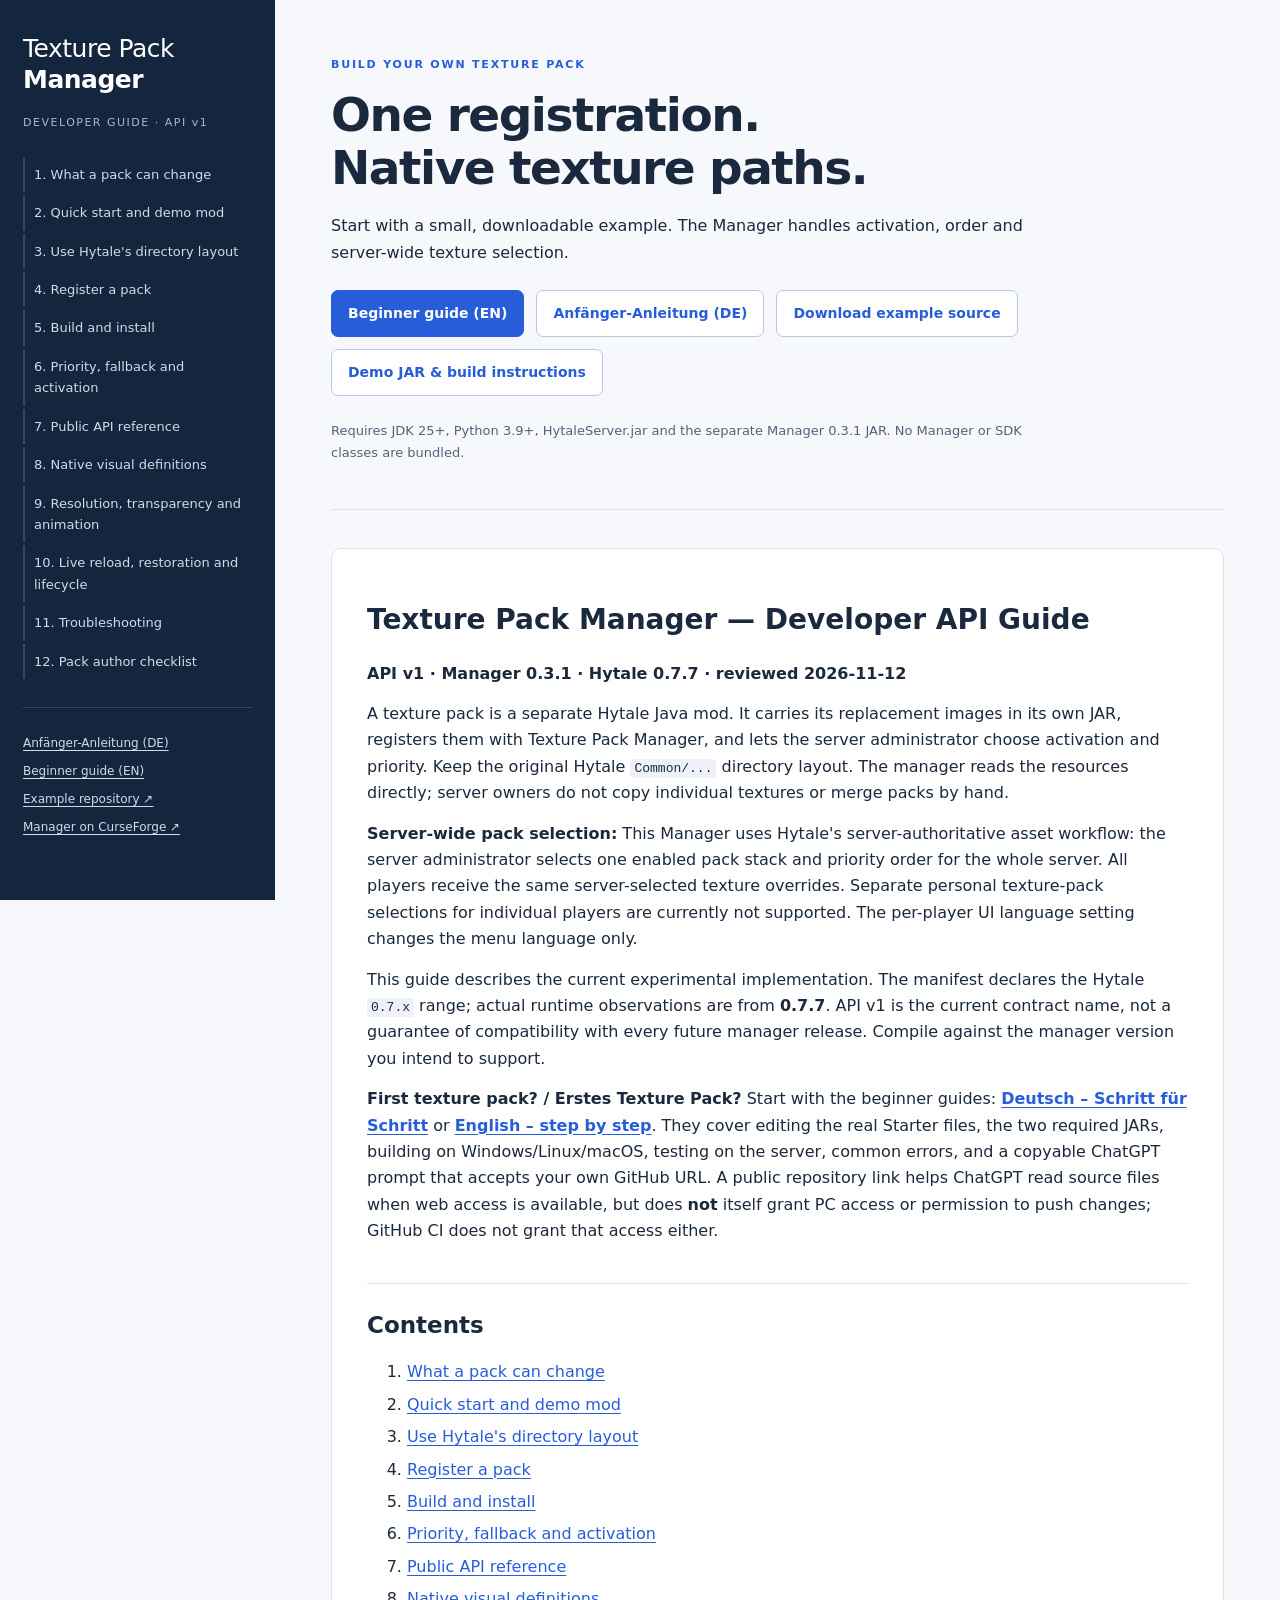
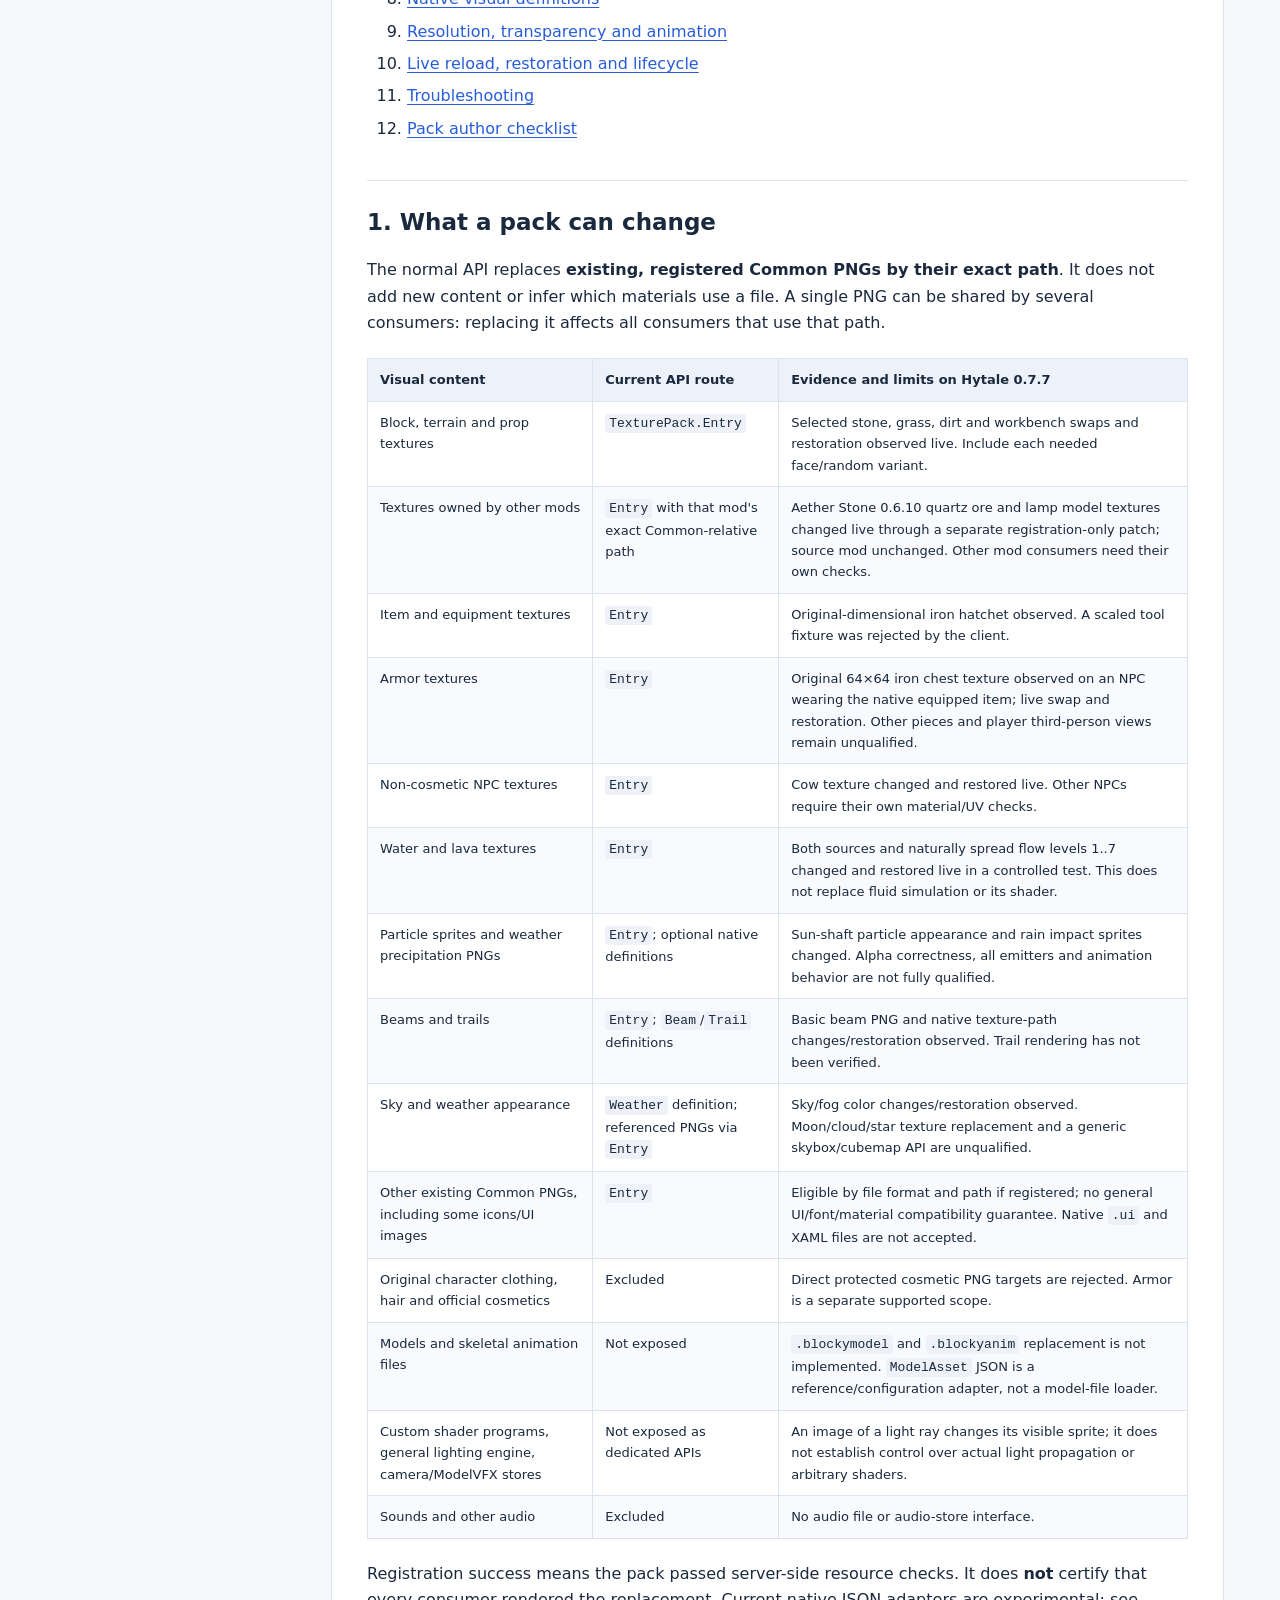
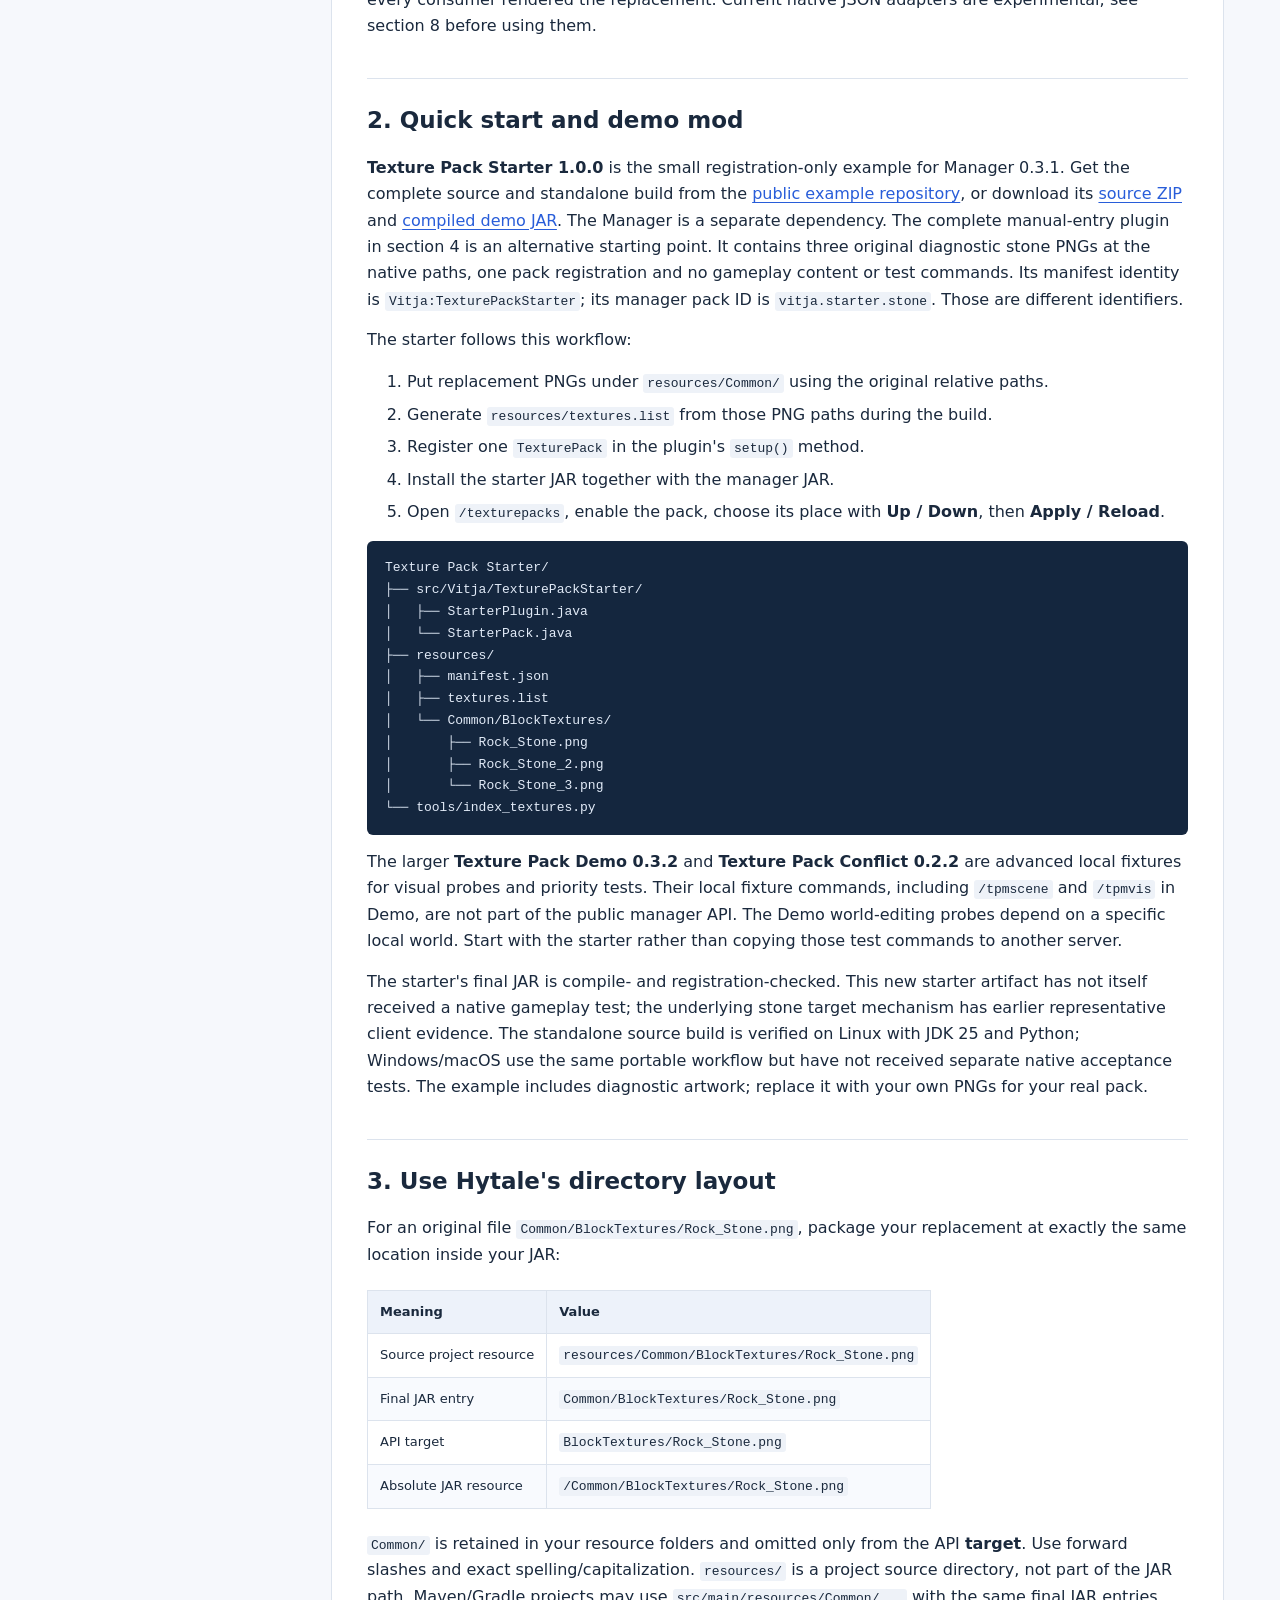
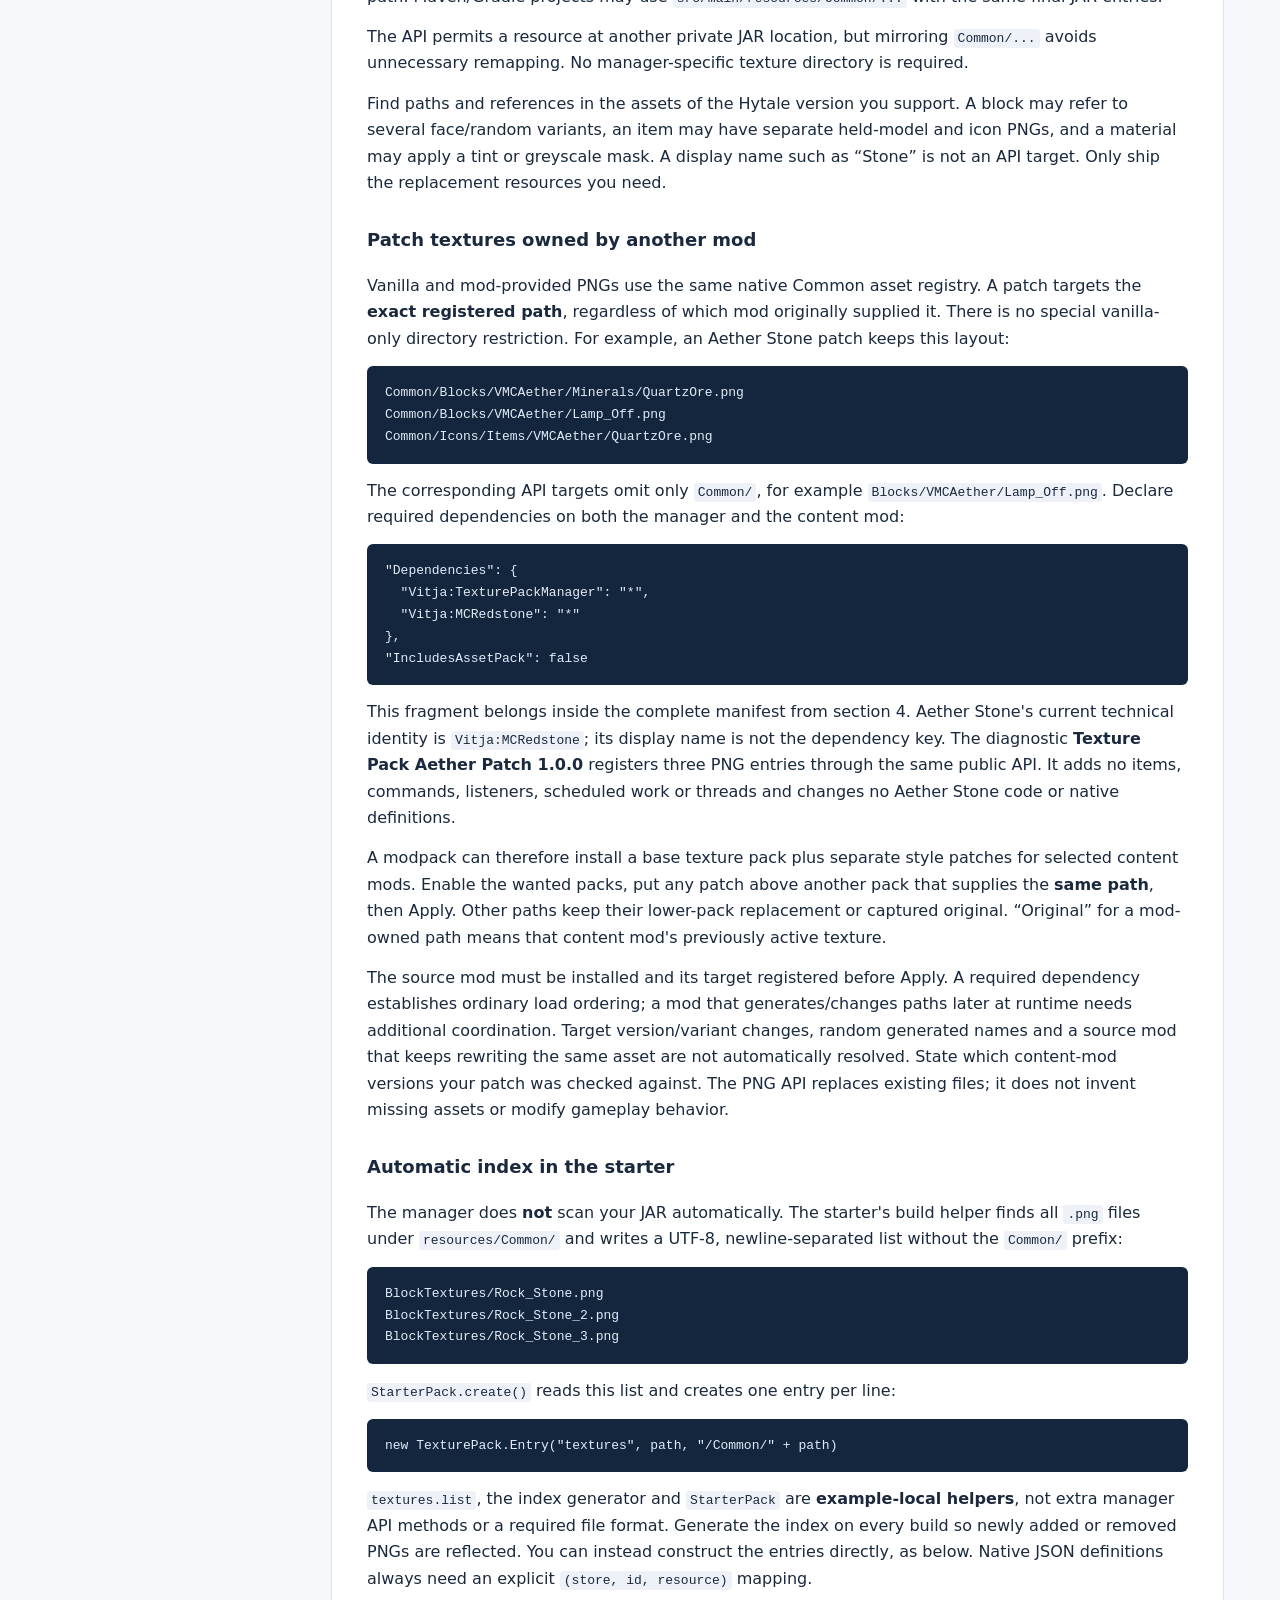
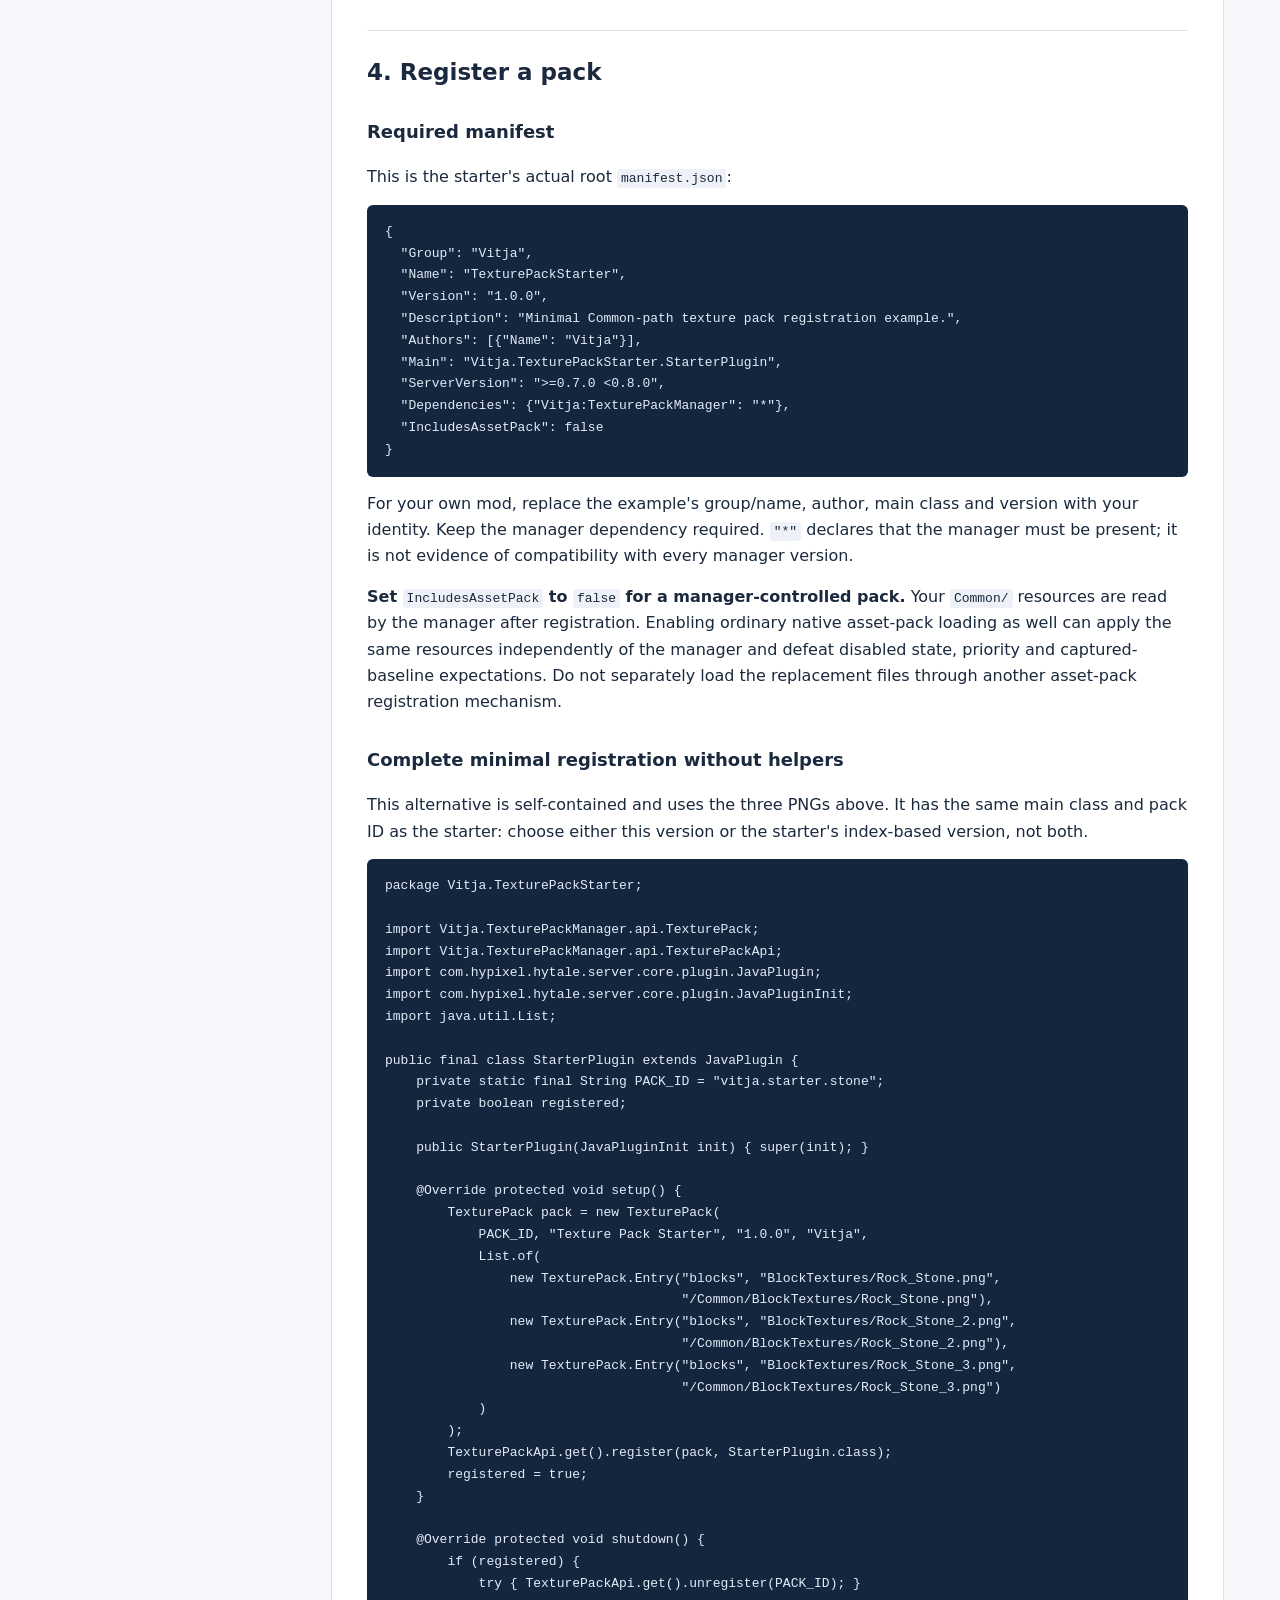
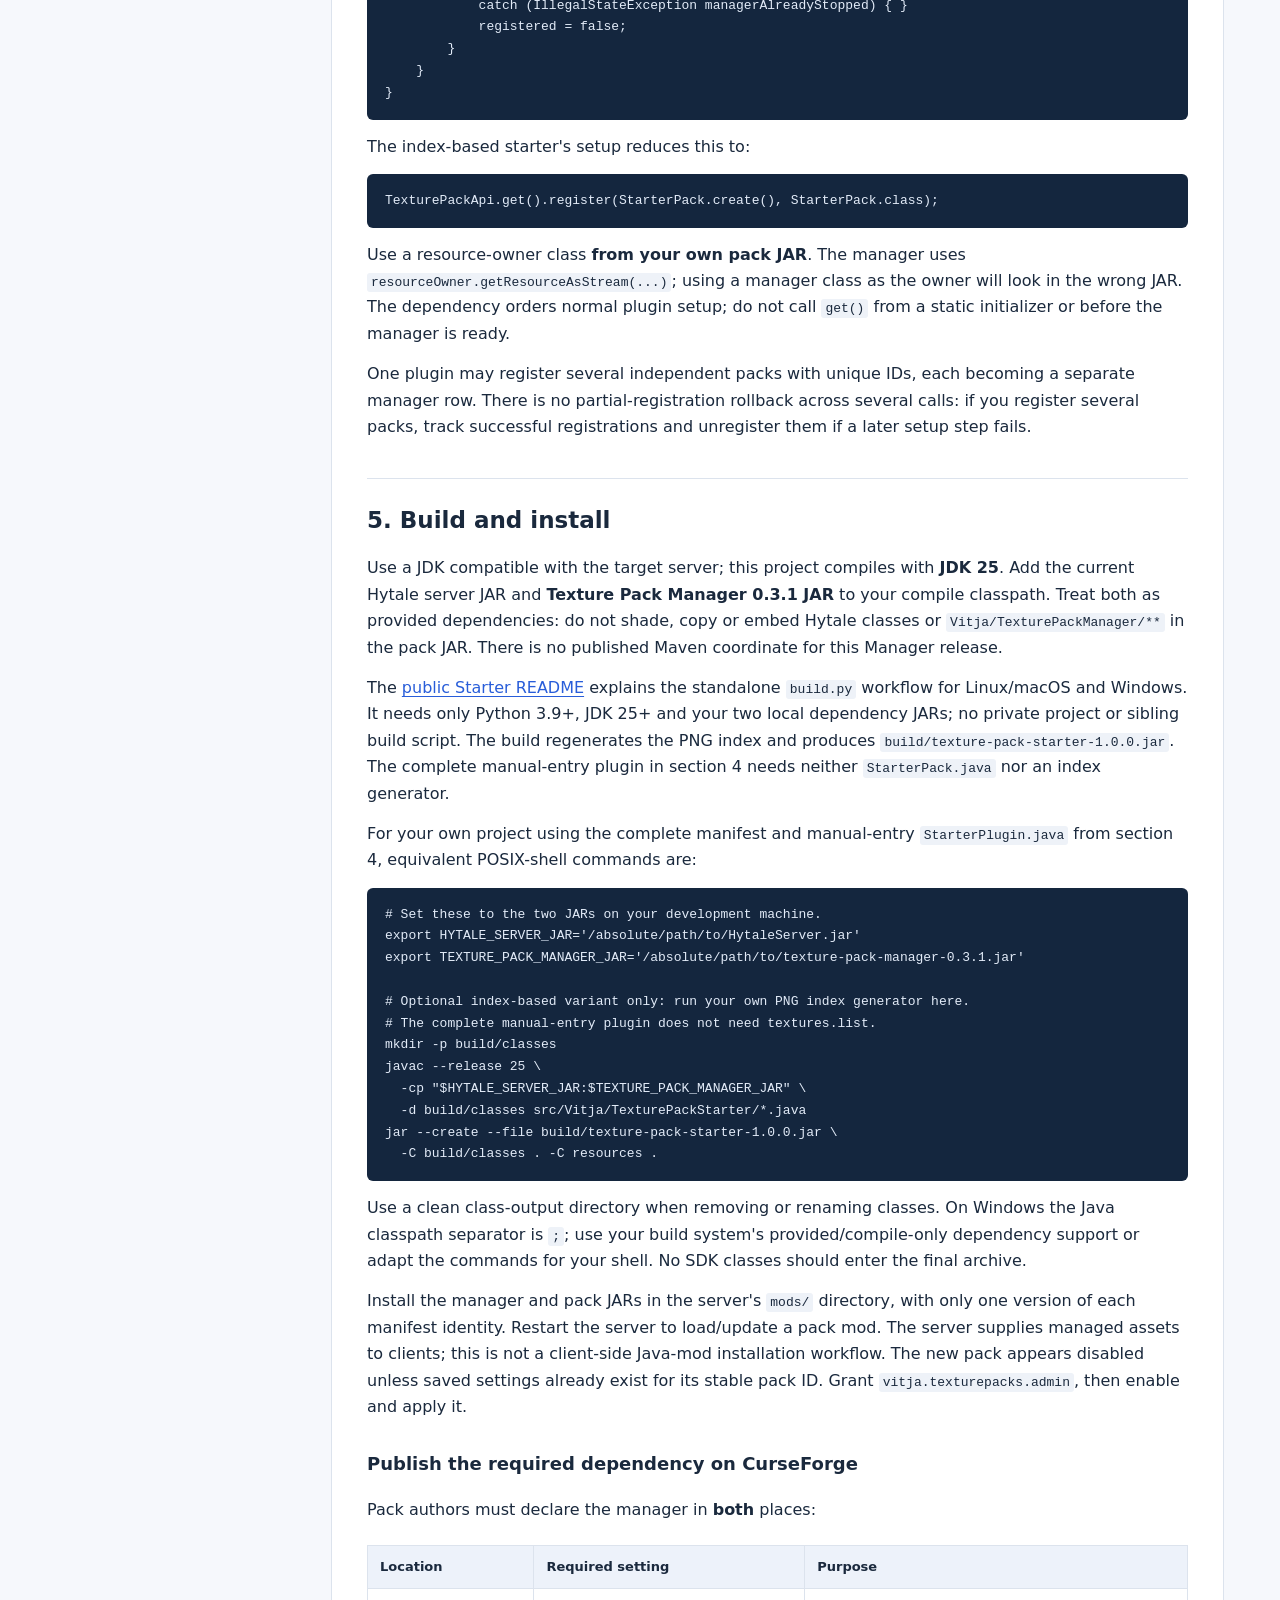
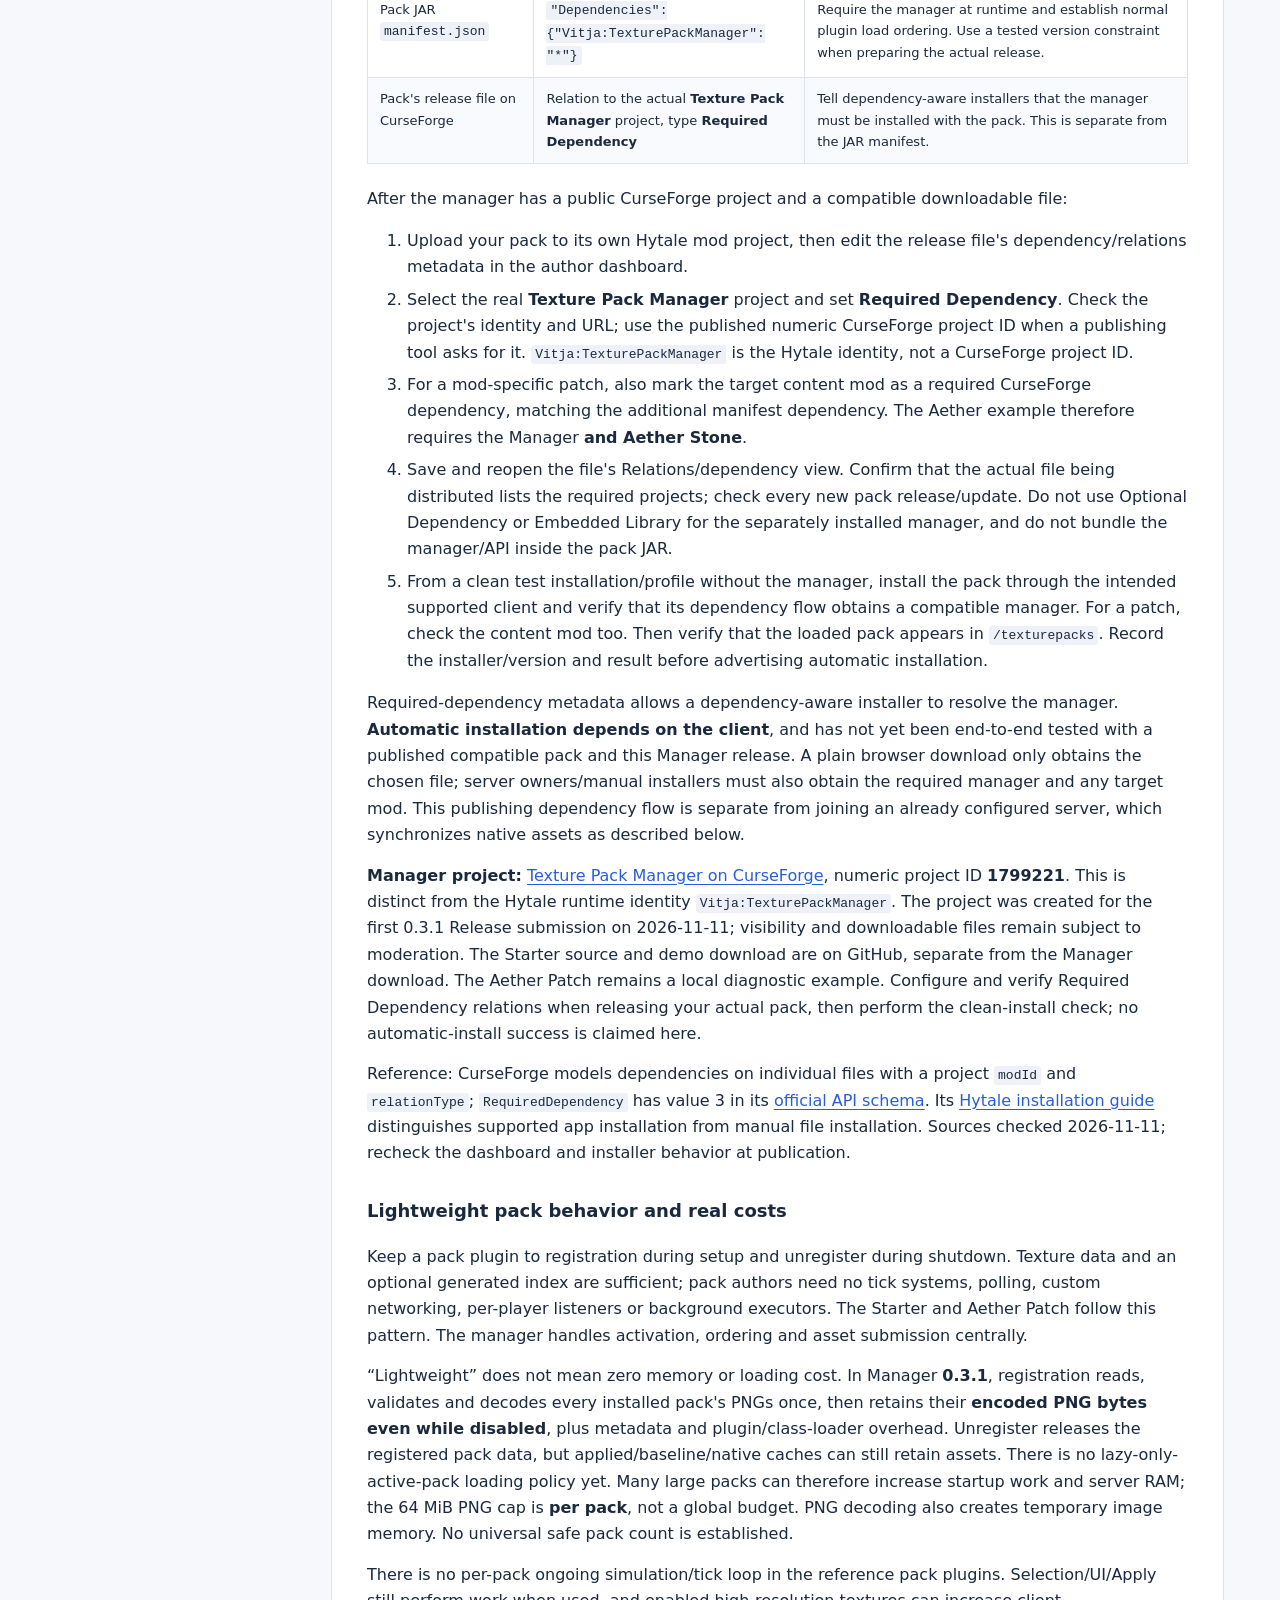
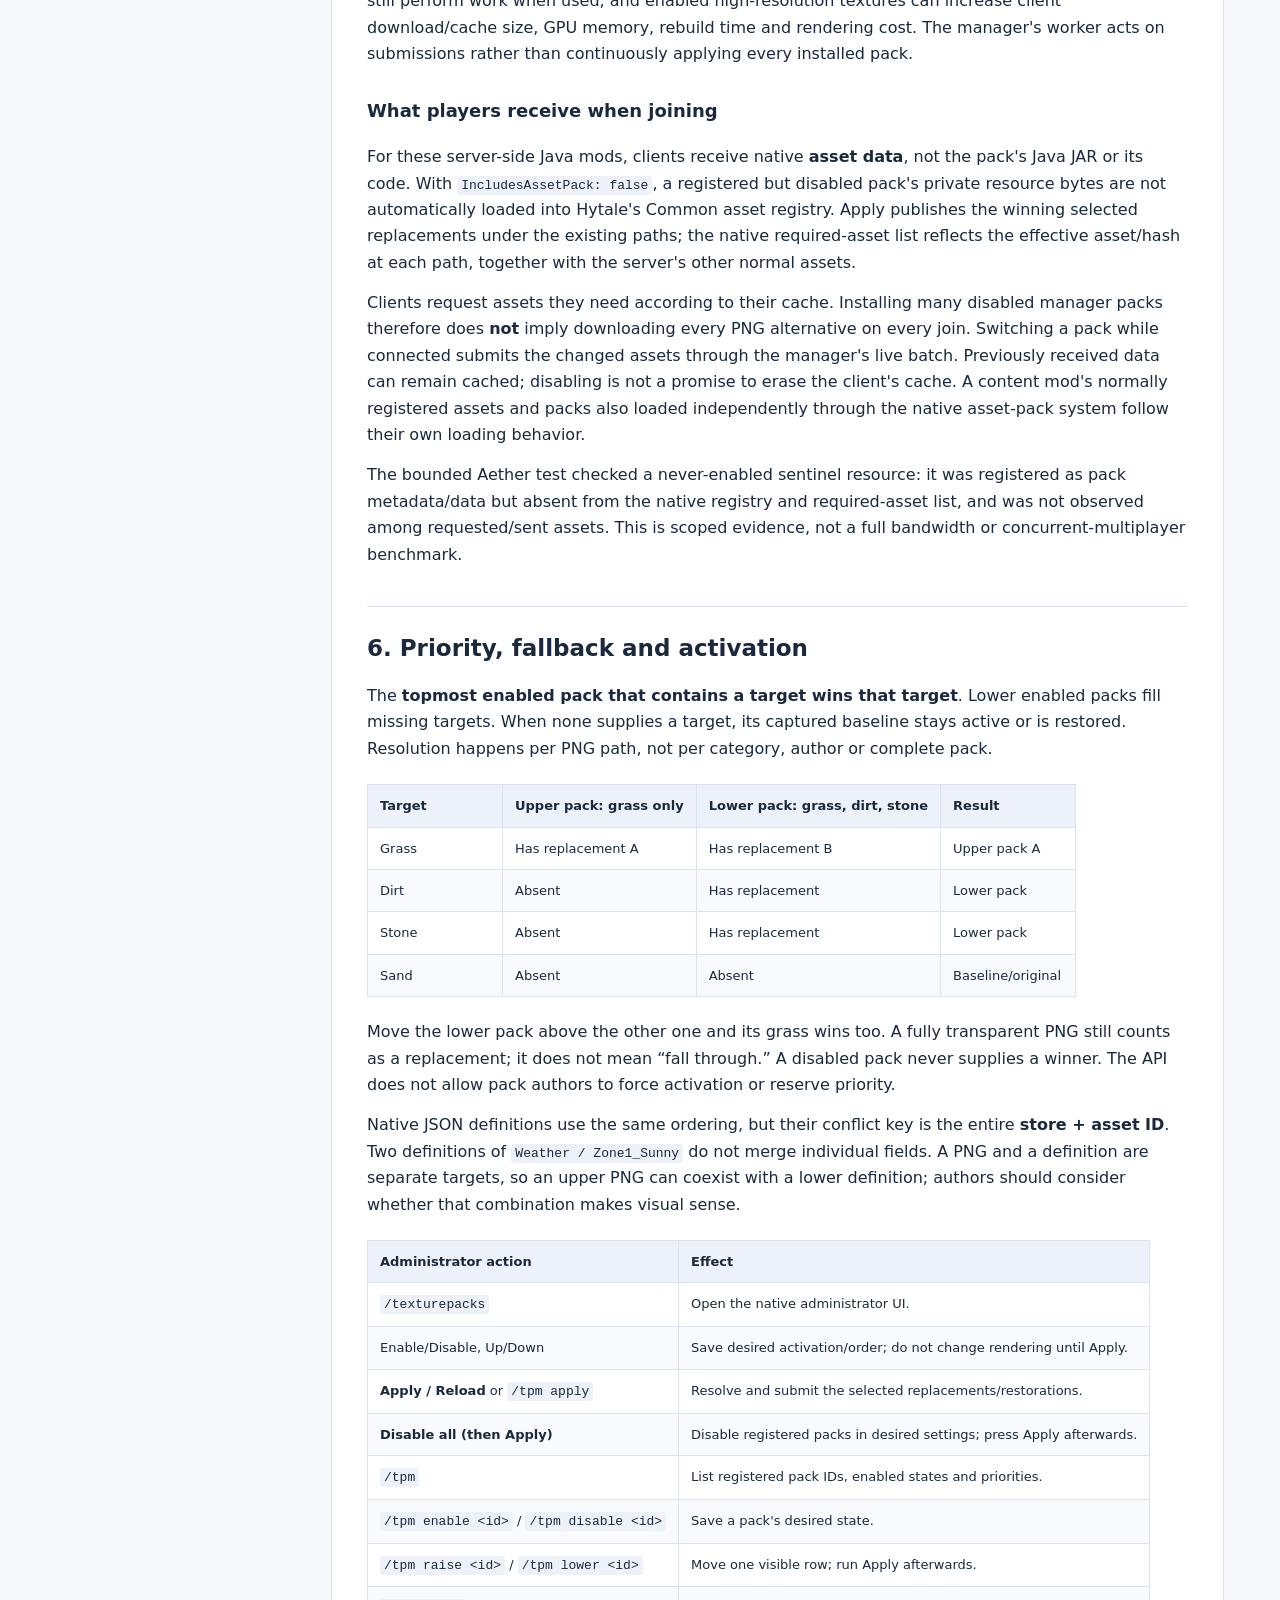
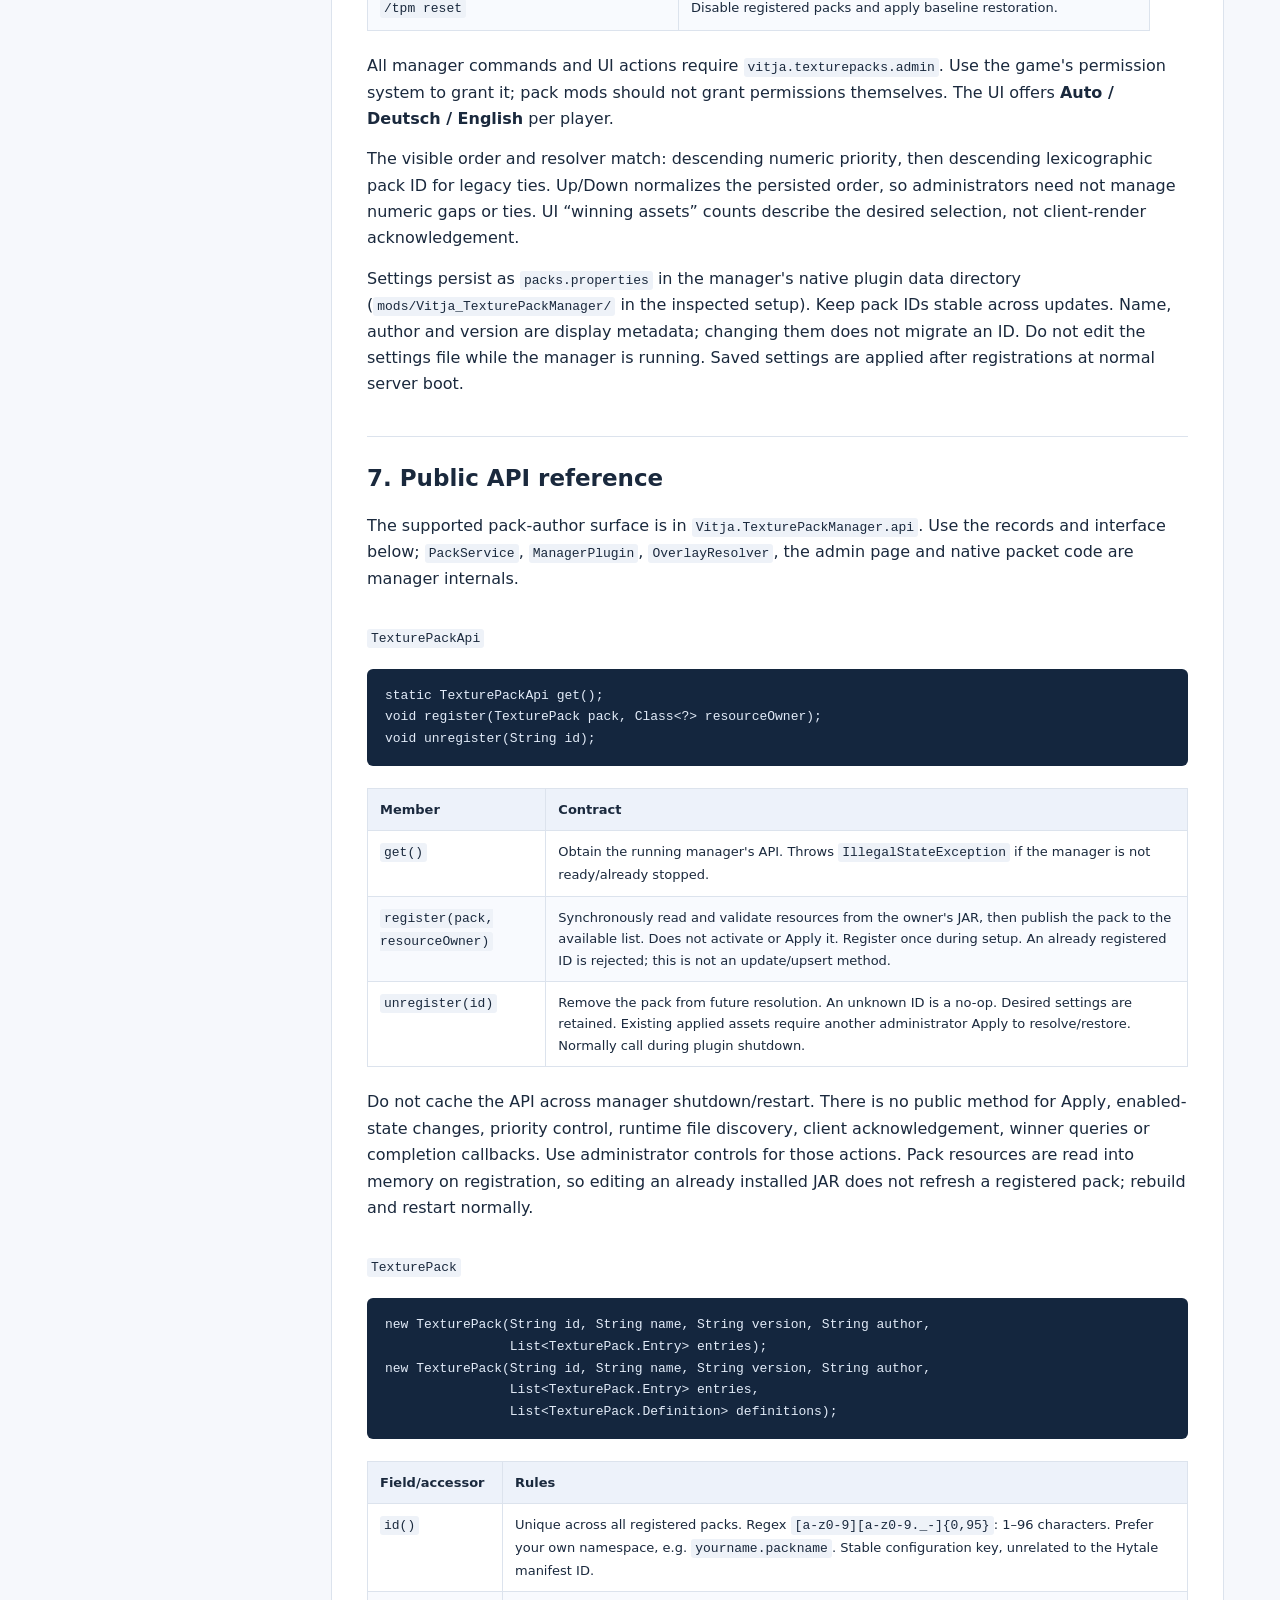
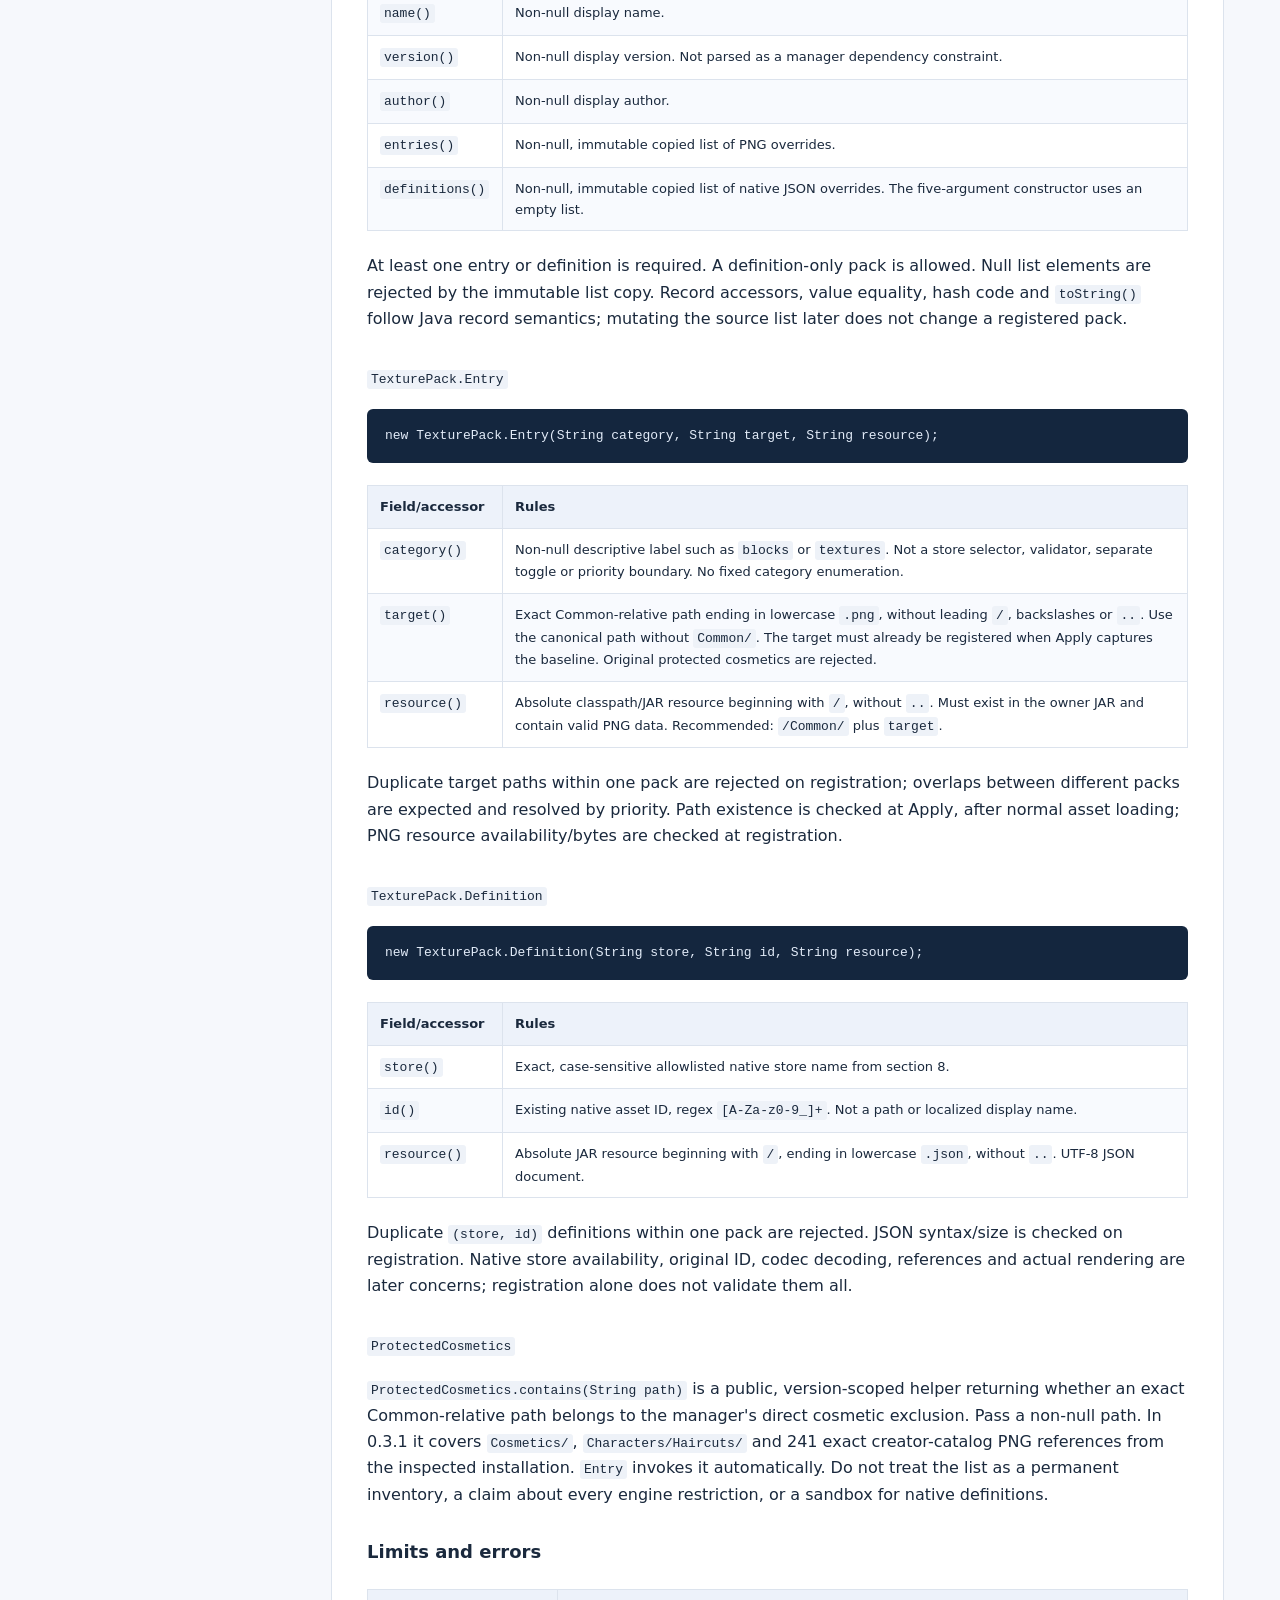
==== commit f18e0d93: "docs: add bilingual beginner guides and ChatGPT onboarding" ====
--- a/docs/index.html
+++ b/docs/index.html
@@ -5,16 +5,17 @@
 <body><a class="skip" href="#guide">Skip to API guide</a>
 <aside><a class="brand" href="#">Texture Pack<br><strong>Manager</strong></a><p class="version">DEVELOPER GUIDE · API v1</p>
 <nav aria-label="API sections"><a href="#1-what-a-pack-can-change">1. What a pack can change</a><a href="#2-quick-start-and-demo-mod">2. Quick start and demo mod</a><a href="#3-use-hytales-directory-layout">3. Use Hytale&#x27;s directory layout</a><a href="#4-register-a-pack">4. Register a pack</a><a href="#5-build-and-install">5. Build and install</a><a href="#6-priority-fallback-and-activation">6. Priority, fallback and activation</a><a href="#7-public-api-reference">7. Public API reference</a><a href="#8-native-visual-definitions">8. Native visual definitions</a><a href="#9-resolution-transparency-and-animation">9. Resolution, transparency and animation</a><a href="#10-live-reload-restoration-and-lifecycle">10. Live reload, restoration and lifecycle</a><a href="#11-troubleshooting">11. Troubleshooting</a><a href="#12-pack-author-checklist">12. Pack author checklist</a></nav>
-<div class="side-links"><a href="https://github.com/Vltja/texture-pack-manager-examples">Example repository ↗</a><a href="https://www.curseforge.com/hytale/mods/texture-pack-manager">Manager on CurseForge ↗</a></div></aside>
+<div class="side-links"><a href="beginner-de.html">Anfänger-Anleitung (DE)</a><a href="beginner-en.html">Beginner guide (EN)</a><a href="https://github.com/Vltja/texture-pack-manager-examples">Example repository ↗</a><a href="https://www.curseforge.com/hytale/mods/texture-pack-manager">Manager on CurseForge ↗</a></div></aside>
 <main><header class="intro"><p class="eyebrow">BUILD YOUR OWN TEXTURE PACK</p><h1>One registration.<br>Native texture paths.</h1>
 <p>Start with a small, downloadable example. The Manager handles activation, order and server-wide texture selection.</p>
-<div class="actions"><a class="primary" href="https://github.com/Vltja/texture-pack-manager-examples/archive/refs/tags/v1.0.0.zip">Download example source</a><a href="https://github.com/Vltja/texture-pack-manager-examples/releases/tag/v1.0.0">Demo JAR &amp; build instructions</a></div>
+<div class="actions"><a class="primary" href="beginner-en.html">Beginner guide (EN)</a><a href="beginner-de.html">Anfänger-Anleitung (DE)</a><a href="https://github.com/Vltja/texture-pack-manager-examples/archive/refs/heads/main.zip">Download example source</a><a href="https://github.com/Vltja/texture-pack-manager-examples/releases/tag/v1.0.0">Demo JAR &amp; build instructions</a></div>
 <p class="notice">Requires JDK 25+, Python 3.9+, HytaleServer.jar and the separate Manager 0.3.1 JAR. No Manager or SDK classes are bundled.</p></header>
 <article id="guide"><h1 id="texture-pack-manager--developer-api-guide">Texture Pack Manager — Developer API Guide</h1>
 <p><strong>API v1 · Manager 0.3.1 · Hytale 0.7.7 · reviewed 2026-11-12</strong></p>
 <p>A texture pack is a separate Hytale Java mod. It carries its replacement images in its own JAR, registers them with Texture Pack Manager, and lets the server administrator choose activation and priority. Keep the original Hytale <code>Common/...</code> directory layout. The manager reads the resources directly; server owners do not copy individual textures or merge packs by hand.</p>
 <p><strong>Server-wide pack selection:</strong> This Manager uses Hytale's server-authoritative asset workflow: the server administrator selects one enabled pack stack and priority order for the whole server. All players receive the same server-selected texture overrides. Separate personal texture-pack selections for individual players are currently not supported. The per-player UI language setting changes the menu language only.</p>
 <p>This guide describes the current experimental implementation. The manifest declares the Hytale <code>0.7.x</code> range; actual runtime observations are from <strong>0.7.7</strong>. API v1 is the current contract name, not a guarantee of compatibility with every future manager release. Compile against the manager version you intend to support.</p>
+<p><strong>First texture pack? / Erstes Texture Pack?</strong> Start with the beginner guides: <strong><a href="beginner-de.html">Deutsch – Schritt für Schritt</a></strong> or <strong><a href="beginner-en.html">English – step by step</a></strong>. They cover editing the real Starter files, the two required JARs, building on Windows/Linux/macOS, testing on the server, common errors, and a copyable ChatGPT prompt that accepts your own GitHub URL. A public repository link helps ChatGPT read source files when web access is available, but does <strong>not</strong> itself grant PC access or permission to push changes; GitHub CI does not grant that access either.</p>
 <h2 id="contents">Contents</h2>
 <ol>
 <li><a href="#1-what-a-pack-can-change">What a pack can change</a></li>
